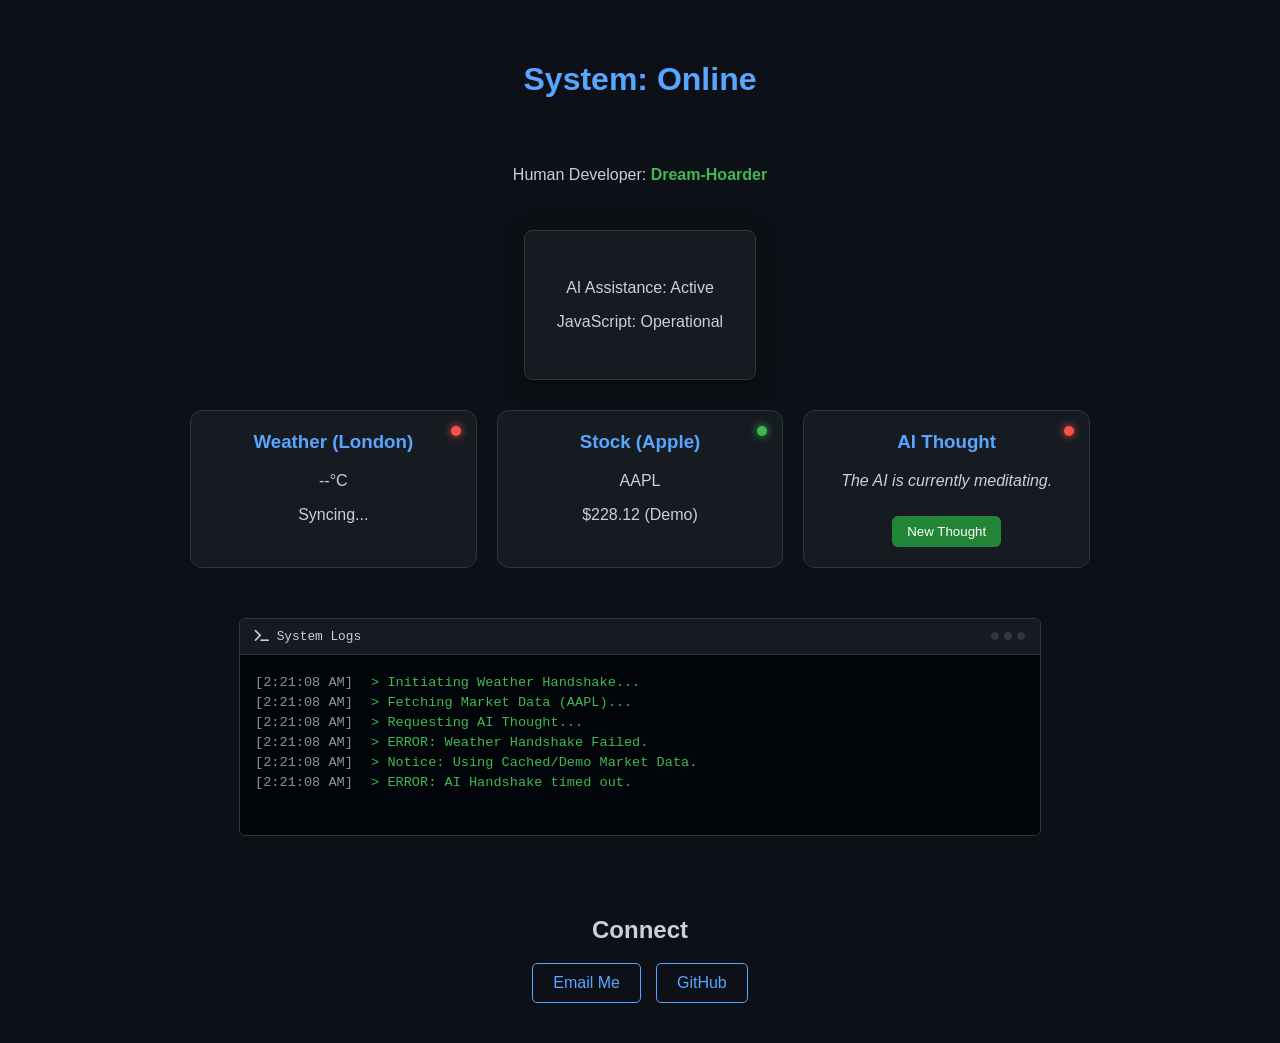
==== index.html @ cad42e79 "Site update 2026-02-19" ====
<!DOCTYPE html>
<html lang="en">
<head>
    <meta charset="UTF-8">
    <meta name="viewport" content="width=device-width, initial-scale=1.0">
    <title>Dream-Hoarder | 2026 Site</title>
    <link rel="stylesheet" href="./css/style.css">
    <link rel="stylesheet" href="https://cdnjs.cloudflare.com/ajax/libs/font-awesome/6.0.0/css/all.min.css">
</head>
<body>
    <main>
        <h1>System: Online</h1>
        <p>Human Developer: <strong>Dream-Hoarder</strong></p>
        
        <div id="status-card">
            <p>AI Assistance: Active</p>
            <p id="js-test">JavaScript: Operational</p>
        </div>

        <div class="dashboard">
            <div class="card">
                <div class="status-indicator" id="weather-status"></div>
                <h3>Weather (London)</h3>
                <p id="weather-temp">--°C</p>
                <p id="weather-desc">Syncing...</p>
            </div>

            <div class="card">
                <div class="status-indicator" id="stock-status"></div>
                <h3>Stock (Apple)</h3>
                <p id="stock-symbol">AAPL</p>
                <p id="stock-price">Loading...</p>
            </div>

            <div class="card">
                <div class="status-indicator" id="ai-status"></div>
                <h3>AI Thought</h3>
                <p id="ai-response" style="font-style: italic;">"Thinking..."</p>
                <button onclick="askAI()">New Thought</button>
            </div>
        </div>

        <section id="terminal-container">
            <div class="terminal-header">
                <span><i class="fas fa-terminal"></i> System Logs</span>
                <div class="dots"><span></span><span></span><span></span></div>
            </div>
            <div id="terminal-body">
                </div>
        </section>

        <section id="contact">
            <h2>Connect</h2>
            <div class="contact-links">
                <a href="mailto:willie.bonnerjr@outlook.com" class="btn">Email Me</a>
                <a href="https://github.com/Dream-Hoarder" class="btn">GitHub</a>
            </div>
        </section>
    </main>

    <script src="./js/app.js"></script>
</body>
</html>
---- css/style.css ----
/* Base Layout */
body {
    background: #0d1117;
    color: #c9d1d9;
    font-family: 'Segoe UI', Tahoma, Geneva, Verdana, sans-serif;
    margin: 0;
    display: flex; 
    justify-content: center; 
    min-height: 100vh; 
    padding: 40px 20px;
}

main {
    display: flex;
    flex-direction: column;
    align-items: center; 
    gap: 30px; 
    width: 100%;
    max-width: 900px;
}

/* Status Card & Headers */
#status-card {
    border: 1px solid #30363d;
    padding: 2rem;
    border-radius: 8px;
    background: #161b22;
    box-shadow: 0 4px 20px rgba(0,0,0,0.5);
    text-align: center;
}

h1 { color: #58a6ff; }
strong { color: #3fb950; }

/* Dashboard Grid */
.dashboard {
    display: grid;
    grid-template-columns: repeat(auto-fit, minmax(250px, 1fr));
    gap: 20px;
    width: 100%;
}

.card {
    background: #161b22;
    border: 1px solid #30363d;
    padding: 20px;
    border-radius: 12px;
    text-align: center;
    position: relative;
}

.card h3 { color: #58a6ff; margin-top: 0; }

/* Status Indicators (The Lights) */
.status-indicator {
    width: 10px;
    height: 10px;
    border-radius: 50%;
    background: #8b949e; /* Default Gray */
    position: absolute;
    top: 15px;
    right: 15px;
    transition: background 0.3s, box-shadow 0.3s;
}

.status-online { 
    background: #3fb950; 
    box-shadow: 0 0 8px #3fb950; 
}

.status-offline { 
    background: #f85149; 
    box-shadow: 0 0 8px #f85149; 
}

/* Buttons */
button {
    background: #238636;
    color: white;
    border: none;
    padding: 8px 15px;
    border-radius: 6px;
    cursor: pointer;
    margin-top: 10px;
    transition: 0.2s;
}

button:hover { background: #2ea043; }

/* Terminal */
#terminal-container {
    width: 100%;
    max-width: 800px;
    background: #010409;
    border: 1px solid #30363d;
    border-radius: 6px;
    margin-top: 20px;
    font-family: 'Courier New', Courier, monospace;
    overflow: hidden;
}

.terminal-header {
    background: #161b22;
    padding: 10px 15px;
    display: flex;
    justify-content: space-between;
    align-items: center;
    border-bottom: 1px solid #30363d;
    font-size: 0.8rem;
}

.dots span {
    height: 8px;
    width: 8px;
    background: #30363d;
    border-radius: 50%;
    display: inline-block;
    margin-left: 5px;
}

#terminal-body {
    padding: 15px;
    height: 150px;
    overflow-y: auto;
    font-size: 0.85rem;
    color: #3fb950; 
    text-align: left;
}

.log-entry { margin: 5px 0; }
.log-time { color: #8b949e; margin-right: 10px; }

/* Contact Section */
#contact {
    margin-top: 30px;
    text-align: center;
}

.contact-links {
    display: flex;
    gap: 15px;
    justify-content: center;
}

.btn {
    padding: 10px 20px;
    border: 1px solid #58a6ff;
    border-radius: 5px;
    color: #58a6ff;
    text-decoration: none;
    transition: 0.3s;
}

.btn:hover {
    background: #58a6ff;
    color: #0d1117;
}
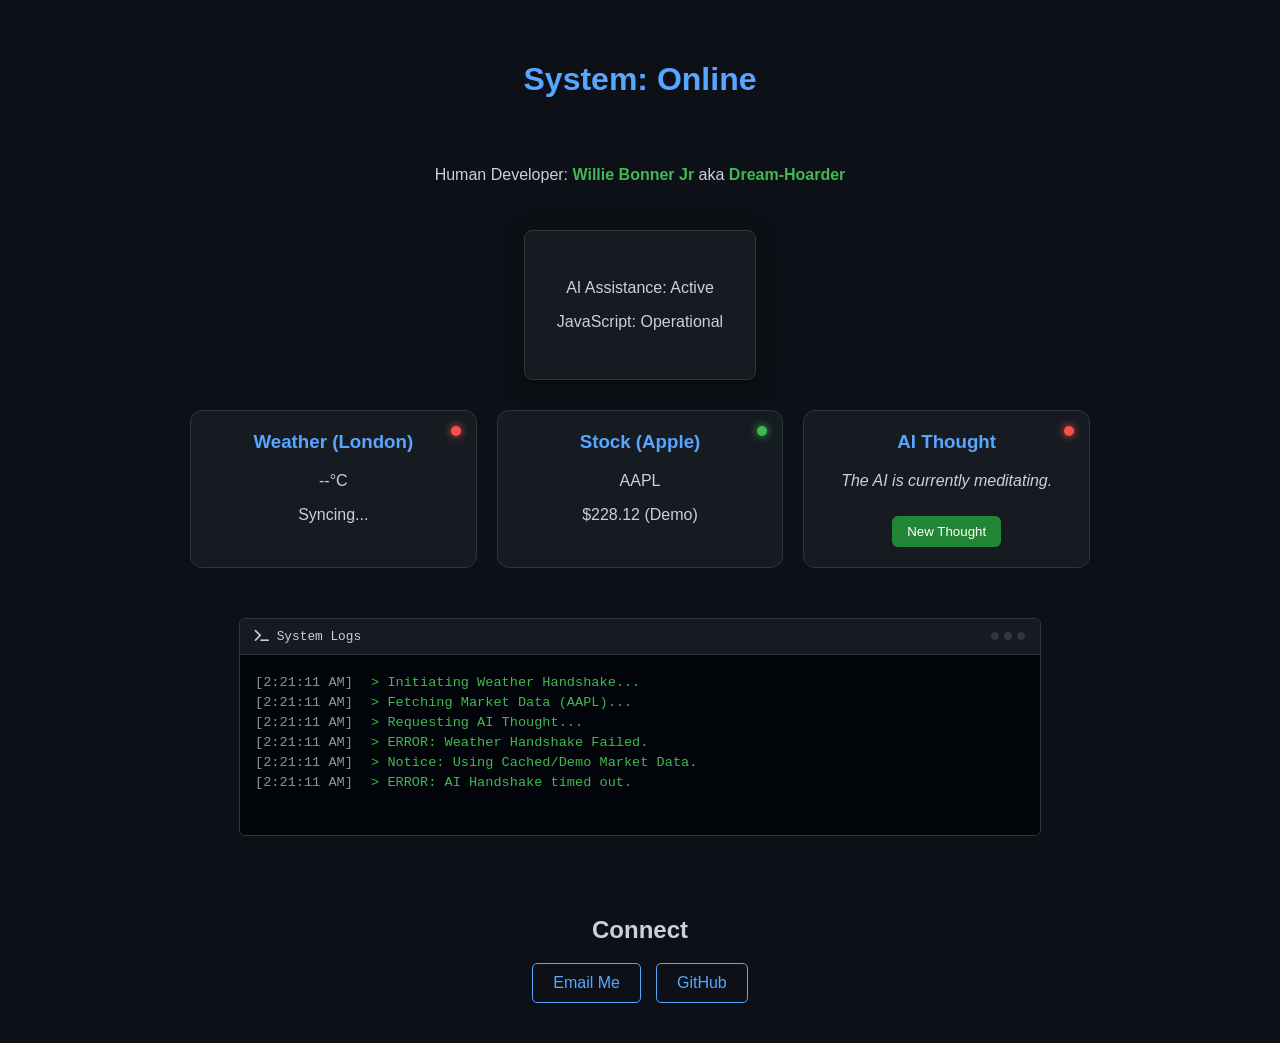
==== commit c51d85d1: "Update developer identity" ====
--- a/index.html
+++ b/index.html
@@ -10,7 +10,7 @@
 <body>
     <main>
         <h1>System: Online</h1>
-        <p>Human Developer: <strong>Dream-Hoarder</strong></p>
+        <p>Human Developer: <strong>Willie Bonner Jr </strong> aka <strong>Dream-Hoarder</strong></p>
         
         <div id="status-card">
             <p>AI Assistance: Active</p>
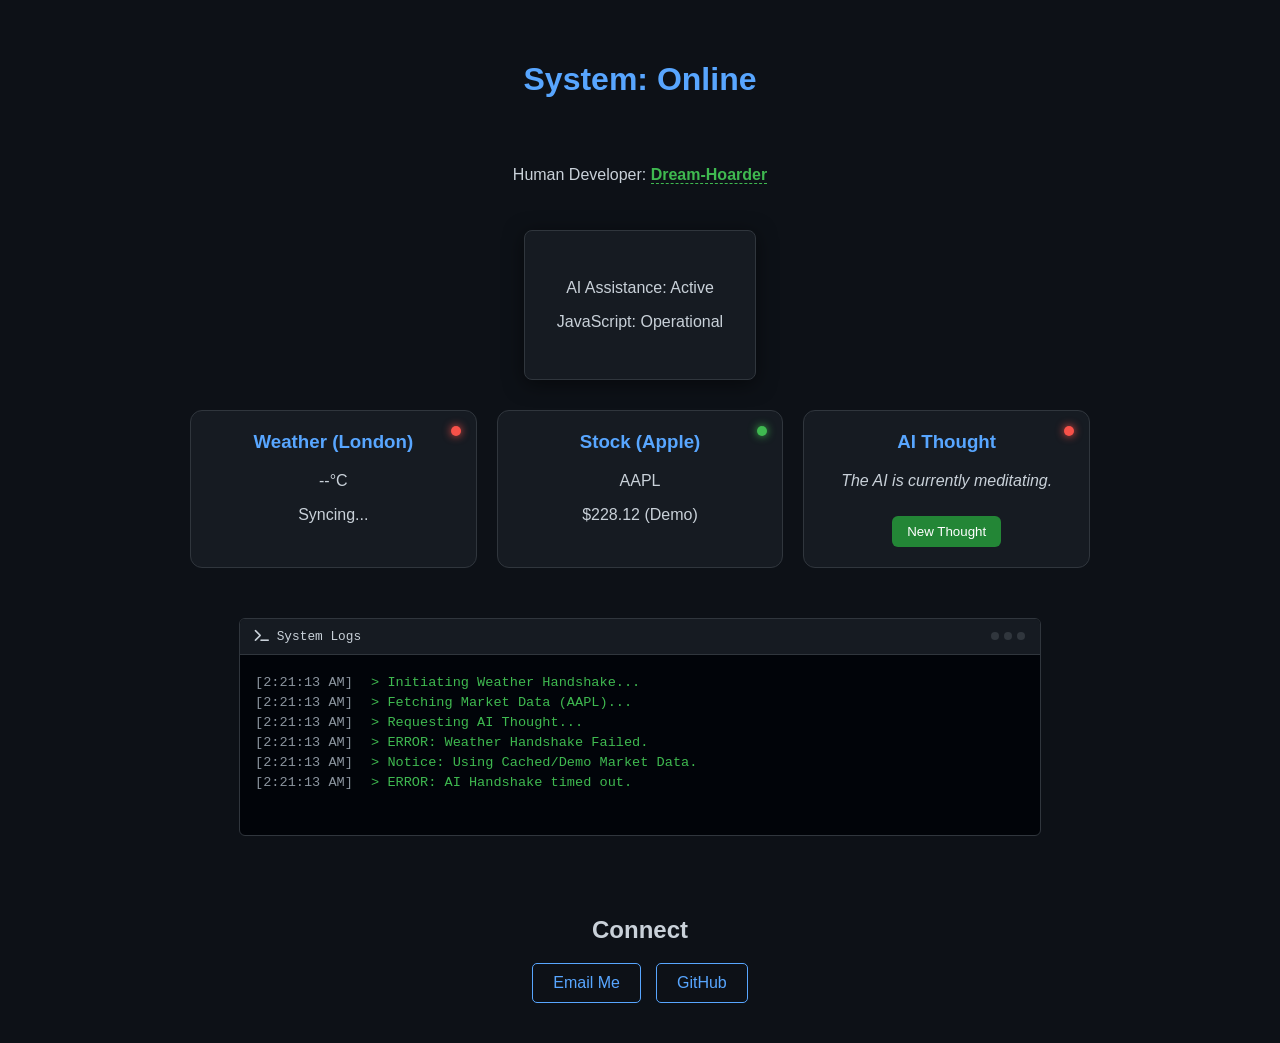
==== commit d488a6ee: "Identity tooltip integrated into CSS" ====
--- a/index.html
+++ b/index.html
@@ -10,7 +10,7 @@
 <body>
     <main>
         <h1>System: Online</h1>
-        <p>Human Developer: <strong>Willie Bonner Jr </strong> aka <strong>Dream-Hoarder</strong></p>
+        <p>Human Developer: <strong class="identity" data-real-name="Willie Bonner Jr">Dream-Hoarder</strong></p>
         
         <div id="status-card">
             <p>AI Assistance: Active</p>
--- a/css/style.css
+++ b/css/style.css
@@ -154,4 +154,38 @@
 .btn:hover {
     background: #58a6ff;
     color: #0d1117;
+}
+
+/* Identity Tooltip (Reveal Willie Bonner Jr) */
+.identity {
+    position: relative;
+    cursor: help;
+    color: #3fb950; 
+    border-bottom: 1px dashed #3fb950;
+}
+
+.identity::after {
+    content: attr(data-real-name); 
+    position: absolute;
+    bottom: 130%;
+    left: 50%;
+    transform: translateX(-50%);
+    background-color: #161b22;
+    color: #58a6ff;
+    padding: 8px 12px;
+    border-radius: 6px;
+    font-size: 0.85rem;
+    white-space: nowrap;
+    opacity: 0;
+    visibility: hidden;
+    transition: all 0.3s ease;
+    box-shadow: 0 5px 15px rgba(0,0,0,0.4);
+    border: 1px solid #30363d;
+    z-index: 100;
+}
+
+.identity:hover::after {
+    opacity: 1;
+    visibility: visible;
+    bottom: 150%;
 }
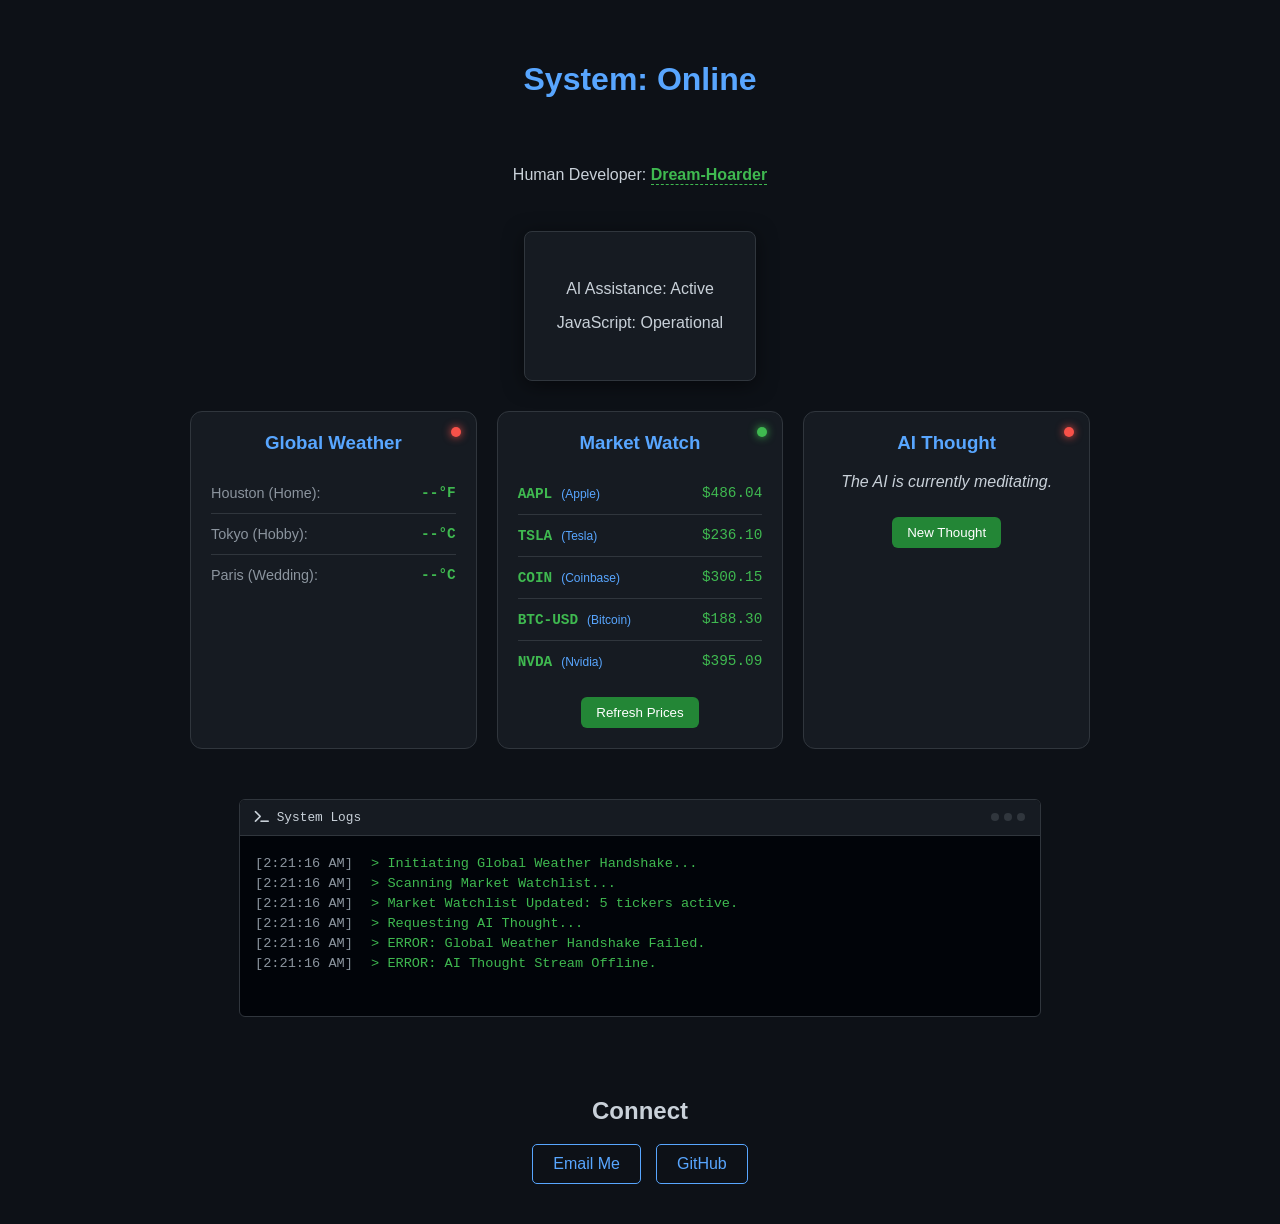
==== commit cc7dd348: "Update: 2026-02-26 22:39" ====
--- a/index.html
+++ b/index.html
@@ -19,21 +19,31 @@
 
         <div class="dashboard">
             <div class="card">
-                <div class="status-indicator" id="weather-status"></div>
-                <h3>Weather (London)</h3>
-                <p id="weather-temp">--°C</p>
-                <p id="weather-desc">Syncing...</p>
+                <div class="status-indicator status-online" id="weather-status"></div>
+                <h3>Global Weather</h3>
+                <div id="weather-list">
+                    <div class="list-item">
+                        <span>Houston (Home):</span> <strong id="houston-temp">--°F</strong>
+                    </div>
+                    <div class="list-item">
+                        <span>Tokyo (Hobby):</span> <strong id="tokyo-temp">--°C</strong>
+                    </div>
+                    <div class="list-item">
+                        <span>Paris (Wedding):</span> <strong id="paris-temp">--°C</strong>
+                    </div>
+                </div>
             </div>
 
             <div class="card">
-                <div class="status-indicator" id="stock-status"></div>
-                <h3>Stock (Apple)</h3>
-                <p id="stock-symbol">AAPL</p>
-                <p id="stock-price">Loading...</p>
+                <div class="status-indicator status-online" id="stock-status"></div>
+                <h3>Market Watch</h3>
+                <div id="stock-watchlist">
+                    </div>
+                <button onclick="refreshStocks()" style="margin-top: 15px;">Refresh Prices</button>
             </div>
 
             <div class="card">
-                <div class="status-indicator" id="ai-status"></div>
+                <div class="status-indicator status-online" id="ai-status"></div>
                 <h3>AI Thought</h3>
                 <p id="ai-response" style="font-style: italic;">"Thinking..."</p>
                 <button onclick="askAI()">New Thought</button>
--- a/css/style.css
+++ b/css/style.css
@@ -159,6 +159,7 @@
 /* Identity Tooltip (Reveal Willie Bonner Jr) */
 .identity {
     position: relative;
+    display: inline-block; /* Keeps the tooltip centered over the text */
     cursor: help;
     color: #3fb950; 
     border-bottom: 1px dashed #3fb950;
@@ -178,14 +179,50 @@
     white-space: nowrap;
     opacity: 0;
     visibility: hidden;
-    transition: all 0.3s ease;
+    transition: all 0.3s cubic-bezier(0.18, 0.89, 0.32, 1.28); /* Smoother pop-in */
     box-shadow: 0 5px 15px rgba(0,0,0,0.4);
     border: 1px solid #30363d;
     z-index: 100;
+    pointer-events: none; /* Mouse can't "hit" the tooltip accidentally */
 }
 
 .identity:hover::after {
     opacity: 1;
     visibility: visible;
-    bottom: 150%;
+    bottom: 150%; /* Moves up slightly when appearing */
+}
+
+/* List Item Styling (For Weather & Stocks) */
+.list-item {
+    display: flex;
+    justify-content: space-between;
+    align-items: center;
+    padding: 12px 0;
+    border-bottom: 1px solid #30363d;
+    font-size: 0.9rem;
+    text-align: left; /* Overrides the card's center align */
+}
+
+.list-item:last-child {
+    border-bottom: none;
+}
+
+.list-item span {
+    color: #8b949e;
+}
+
+.list-item strong, .list-item .price {
+    color: #3fb950;
+    font-family: 'Courier New', monospace;
+}
+
+/* Ensure the Watchlist container looks clean */
+#stock-watchlist, #weather-list {
+    margin-top: 10px;
+}
+
+#stock-watchlist small {
+    color: #58a6ff;
+    margin-left: 5px;
+    font-size: 0.75rem;
 }
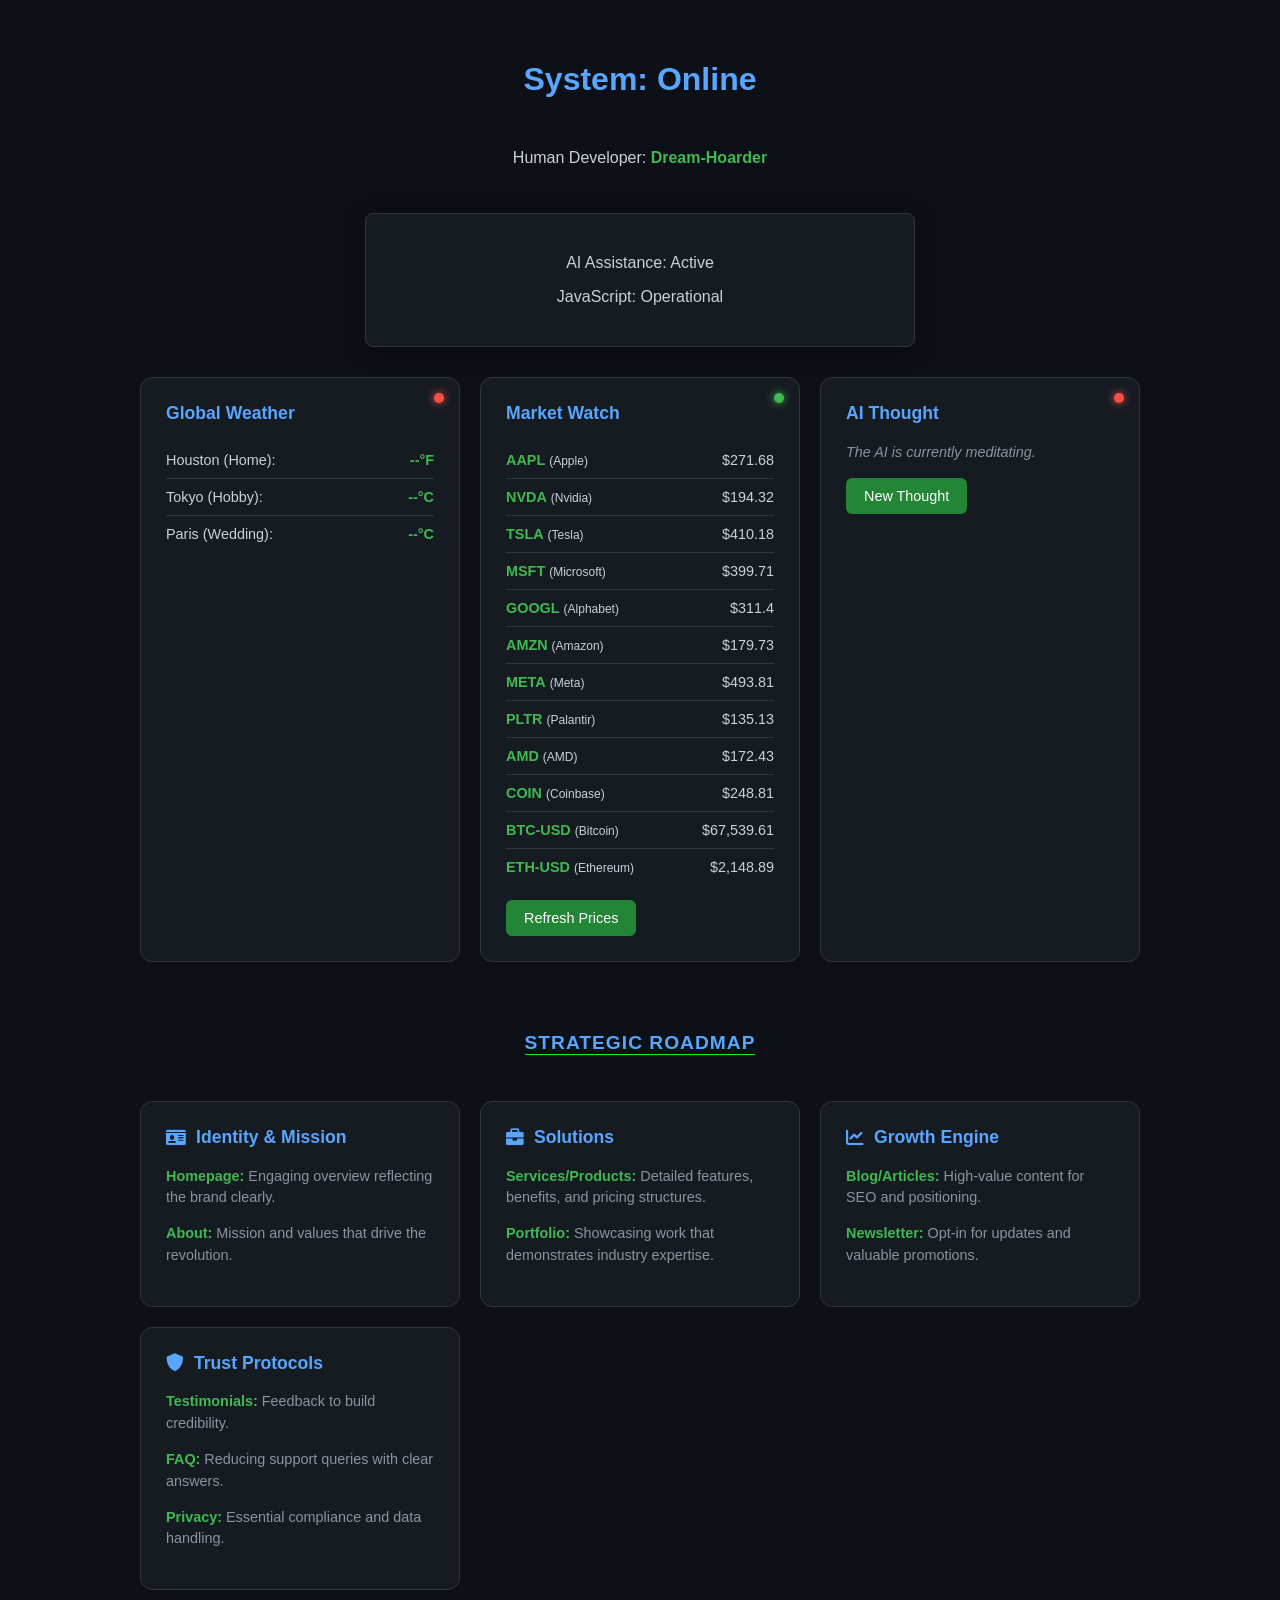
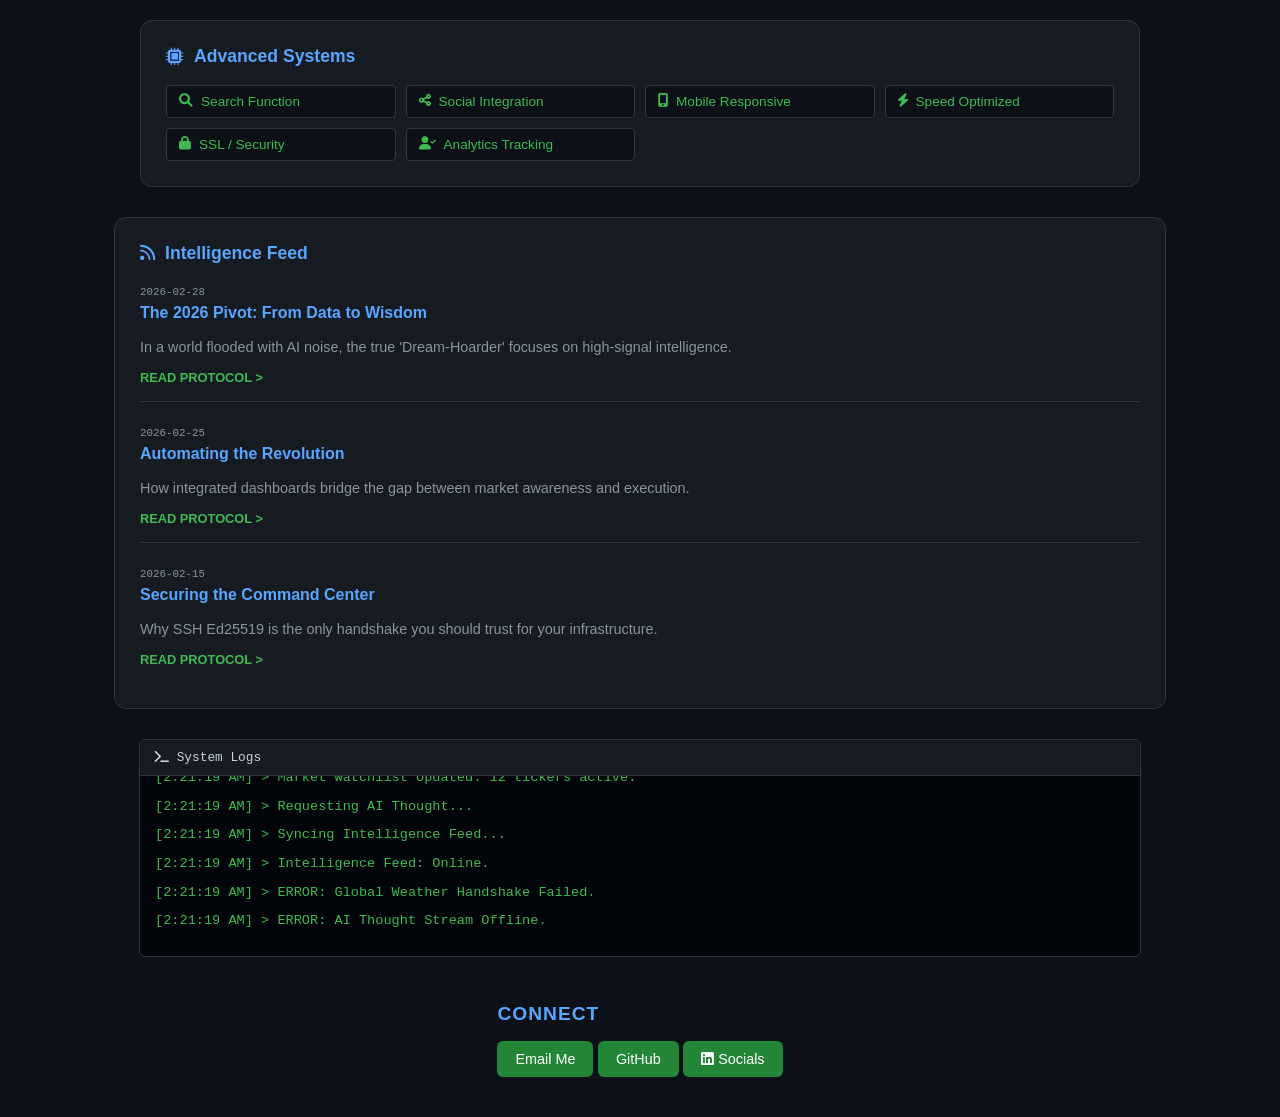
==== commit befe070b: "Site Update: 2026-02-28 16:25:06" ====
--- a/index.html
+++ b/index.html
@@ -22,23 +22,16 @@
                 <div class="status-indicator status-online" id="weather-status"></div>
                 <h3>Global Weather</h3>
                 <div id="weather-list">
-                    <div class="list-item">
-                        <span>Houston (Home):</span> <strong id="houston-temp">--°F</strong>
-                    </div>
-                    <div class="list-item">
-                        <span>Tokyo (Hobby):</span> <strong id="tokyo-temp">--°C</strong>
-                    </div>
-                    <div class="list-item">
-                        <span>Paris (Wedding):</span> <strong id="paris-temp">--°C</strong>
-                    </div>
+                    <div class="list-item"><span>Houston (Home):</span> <strong id="houston-temp">--°F</strong></div>
+                    <div class="list-item"><span>Tokyo (Hobby):</span> <strong id="tokyo-temp">--°C</strong></div>
+                    <div class="list-item"><span>Paris (Wedding):</span> <strong id="paris-temp">--°C</strong></div>
                 </div>
             </div>
 
             <div class="card">
                 <div class="status-indicator status-online" id="stock-status"></div>
                 <h3>Market Watch</h3>
-                <div id="stock-watchlist">
-                    </div>
+                <div id="stock-watchlist"></div>
                 <button onclick="refreshStocks()" style="margin-top: 15px;">Refresh Prices</button>
             </div>
 
@@ -50,13 +43,57 @@
             </div>
         </div>
 
+        <h2 style="margin-top: 40px; border-bottom: 1px solid #00ff00; display: inline-block;">Strategic Roadmap</h2>
+        <div class="dashboard">
+            
+            <div class="card">
+                <h3><i class="fas fa-id-card"></i> Identity & Mission</h3>
+                <p><strong>Homepage:</strong> Engaging overview reflecting the brand clearly.</p>
+                <p><strong>About:</strong> Mission and values that drive the revolution.</p>
+            </div>
+
+            <div class="card">
+                <h3><i class="fas fa-briefcase"></i> Solutions</h3>
+                <p><strong>Services/Products:</strong> Detailed features, benefits, and pricing structures.</p>
+                <p><strong>Portfolio:</strong> Showcasing work that demonstrates industry expertise.</p>
+            </div>
+
+            <div class="card">
+                <h3><i class="fas fa-chart-line"></i> Growth Engine</h3>
+                <p><strong>Blog/Articles:</strong> High-value content for SEO and positioning.</p>
+                <p><strong>Newsletter:</strong> Opt-in for updates and valuable promotions.</p>
+            </div>
+
+            <div class="card">
+                <h3><i class="fas fa-shield-alt"></i> Trust Protocols</h3>
+                <p><strong>Testimonials:</strong> Feedback to build credibility.</p>
+                <p><strong>FAQ:</strong> Reducing support queries with clear answers.</p>
+                <p><strong>Privacy:</strong> Essential compliance and data handling.</p>
+            </div>
+        </div>
+
+        <section id="tech-features" class="card" style="width: 100%; box-sizing: border-box;">
+            <h3><i class="fas fa-microchip"></i> Advanced Systems</h3>
+            <div class="feature-grid" style="display: grid; grid-template-columns: repeat(auto-fit, minmax(200px, 1fr)); gap: 10px; font-size: 0.85em;">
+                <span><i class="fas fa-search"></i> Search Function</span>
+                <span><i class="fas fa-share-alt"></i> Social Integration</span>
+                <span><i class="fas fa-mobile-alt"></i> Mobile Responsive</span>
+                <span><i class="fas fa-bolt"></i> Speed Optimized</span>
+                <span><i class="fas fa-lock"></i> SSL / Security</span>
+                <span><i class="fas fa-user-check"></i> Analytics Tracking</span>
+            </div>
+        </section>
+<section id="blog-container" class="card" style="width: 100%; text-align: left;">
+    <h3><i class="fas fa-rss"></i> Intelligence Feed</h3>
+    <div id="blog-posts">
+        </div>
+</section>
         <section id="terminal-container">
             <div class="terminal-header">
                 <span><i class="fas fa-terminal"></i> System Logs</span>
                 <div class="dots"><span></span><span></span><span></span></div>
             </div>
-            <div id="terminal-body">
-                </div>
+            <div id="terminal-body"></div>
         </section>
 
         <section id="contact">
@@ -64,6 +101,7 @@
             <div class="contact-links">
                 <a href="mailto:willie.bonnerjr@outlook.com" class="btn">Email Me</a>
                 <a href="https://github.com/Dream-Hoarder" class="btn">GitHub</a>
+                <a href="#" class="btn"><i class="fab fa-linkedin"></i> Socials</a>
             </div>
         </section>
     </main>
--- a/css/style.css
+++ b/css/style.css
@@ -16,26 +16,29 @@
     align-items: center; 
     gap: 30px; 
     width: 100%;
-    max-width: 900px;
+    max-width: 1000px; 
 }
 
 /* Status Card & Headers */
 #status-card {
     border: 1px solid #30363d;
-    padding: 2rem;
+    padding: 1.5rem;
     border-radius: 8px;
     background: #161b22;
     box-shadow: 0 4px 20px rgba(0,0,0,0.5);
     text-align: center;
+    width: 100%;
+    max-width: 500px;
 }
 
-h1 { color: #58a6ff; }
+h1 { color: #58a6ff; margin-bottom: 5px; }
+h2 { color: #58a6ff; font-size: 1.2rem; text-transform: uppercase; letter-spacing: 1px; }
 strong { color: #3fb950; }
 
 /* Dashboard Grid */
 .dashboard {
     display: grid;
-    grid-template-columns: repeat(auto-fit, minmax(250px, 1fr));
+    grid-template-columns: repeat(auto-fit, minmax(280px, 1fr));
     gap: 20px;
     width: 100%;
 }
@@ -43,58 +46,113 @@
 .card {
     background: #161b22;
     border: 1px solid #30363d;
-    padding: 20px;
+    padding: 25px;
     border-radius: 12px;
-    text-align: center;
+    text-align: left; 
     position: relative;
+    transition: transform 0.2s ease, border-color 0.2s ease;
 }
 
-.card h3 { color: #58a6ff; margin-top: 0; }
+.card:hover {
+    border-color: #58a6ff;
+    transform: translateY(-2px);
+}
 
-/* Status Indicators (The Lights) */
+.card h3 { 
+    color: #58a6ff; 
+    margin-top: 0; 
+    font-size: 1.1rem;
+    display: flex;
+    align-items: center;
+    gap: 10px;
+}
+
+.card p {
+    font-size: 0.9rem;
+    line-height: 1.5;
+    color: #8b949e;
+}
+
+/* Advanced Systems Feature Grid */
+.feature-grid {
+    margin-top: 15px;
+    display: grid;
+    grid-template-columns: repeat(auto-fit, minmax(180px, 1fr));
+    gap: 10px;
+}
+
+.feature-grid span {
+    background: #0d1117;
+    padding: 8px 12px;
+    border-radius: 4px;
+    border: 1px solid #30363d;
+    color: #3fb950;
+    display: flex;
+    align-items: center;
+    gap: 8px;
+    font-size: 0.85rem;
+}
+
+/* Blog/Intelligence Feed */
+#blog-posts article {
+    margin-bottom: 20px;
+    border-bottom: 1px solid #30363d;
+    padding-bottom: 15px;
+}
+
+#blog-posts article:last-child {
+    border-bottom: none;
+    margin-bottom: 0;
+}
+
+#blog-posts h4 {
+    margin: 5px 0;
+    color: #58a6ff;
+    transition: color 0.2s;
+    cursor: pointer;
+}
+
+#blog-posts h4:hover {
+    color: #3fb950;
+}
+
+/* Status Indicators */
 .status-indicator {
     width: 10px;
     height: 10px;
     border-radius: 50%;
-    background: #8b949e; /* Default Gray */
+    background: #8b949e; 
     position: absolute;
     top: 15px;
     right: 15px;
     transition: background 0.3s, box-shadow 0.3s;
 }
 
-.status-online { 
-    background: #3fb950; 
-    box-shadow: 0 0 8px #3fb950; 
-}
+.status-online { background: #3fb950; box-shadow: 0 0 8px #3fb950; }
+.status-offline { background: #f85149; box-shadow: 0 0 8px #f85149; }
 
-.status-offline { 
-    background: #f85149; 
-    box-shadow: 0 0 8px #f85149; 
-}
-
-/* Buttons */
-button {
+/* Buttons & Links */
+button, .btn {
     background: #238636;
     color: white;
     border: none;
-    padding: 8px 15px;
+    padding: 10px 18px;
     border-radius: 6px;
     cursor: pointer;
-    margin-top: 10px;
+    font-size: 0.9rem;
     transition: 0.2s;
+    text-decoration: none;
+    display: inline-block;
 }
 
-button:hover { background: #2ea043; }
+button:hover, .btn:hover { background: #2ea043; }
 
 /* Terminal */
 #terminal-container {
     width: 100%;
-    max-width: 800px;
     background: #010409;
     border: 1px solid #30363d;
     border-radius: 6px;
-    margin-top: 20px;
     font-family: 'Courier New', Courier, monospace;
     overflow: hidden;
 }
@@ -109,120 +167,21 @@
     font-size: 0.8rem;
 }
 
-.dots span {
-    height: 8px;
-    width: 8px;
-    background: #30363d;
-    border-radius: 50%;
-    display: inline-block;
-    margin-left: 5px;
-}
-
 #terminal-body {
     padding: 15px;
     height: 150px;
     overflow-y: auto;
     font-size: 0.85rem;
     color: #3fb950; 
-    text-align: left;
 }
 
-.log-entry { margin: 5px 0; }
-.log-time { color: #8b949e; margin-right: 10px; }
-
-/* Contact Section */
-#contact {
-    margin-top: 30px;
-    text-align: center;
-}
-
-.contact-links {
-    display: flex;
-    gap: 15px;
-    justify-content: center;
-}
-
-.btn {
-    padding: 10px 20px;
-    border: 1px solid #58a6ff;
-    border-radius: 5px;
-    color: #58a6ff;
-    text-decoration: none;
-    transition: 0.3s;
-}
-
-.btn:hover {
-    background: #58a6ff;
-    color: #0d1117;
-}
-
-/* Identity Tooltip (Reveal Willie Bonner Jr) */
-.identity {
-    position: relative;
-    display: inline-block; /* Keeps the tooltip centered over the text */
-    cursor: help;
-    color: #3fb950; 
-    border-bottom: 1px dashed #3fb950;
-}
-
-.identity::after {
-    content: attr(data-real-name); 
-    position: absolute;
-    bottom: 130%;
-    left: 50%;
-    transform: translateX(-50%);
-    background-color: #161b22;
-    color: #58a6ff;
-    padding: 8px 12px;
-    border-radius: 6px;
-    font-size: 0.85rem;
-    white-space: nowrap;
-    opacity: 0;
-    visibility: hidden;
-    transition: all 0.3s cubic-bezier(0.18, 0.89, 0.32, 1.28); /* Smoother pop-in */
-    box-shadow: 0 5px 15px rgba(0,0,0,0.4);
-    border: 1px solid #30363d;
-    z-index: 100;
-    pointer-events: none; /* Mouse can't "hit" the tooltip accidentally */
-}
-
-.identity:hover::after {
-    opacity: 1;
-    visibility: visible;
-    bottom: 150%; /* Moves up slightly when appearing */
-}
-
-/* List Item Styling (For Weather & Stocks) */
+/* List Items (Weather/Stocks) */
 .list-item {
     display: flex;
     justify-content: space-between;
-    align-items: center;
-    padding: 12px 0;
+    padding: 10px 0;
     border-bottom: 1px solid #30363d;
     font-size: 0.9rem;
-    text-align: left; /* Overrides the card's center align */
 }
 
-.list-item:last-child {
-    border-bottom: none;
-}
-
-.list-item span {
-    color: #8b949e;
-}
-
-.list-item strong, .list-item .price {
-    color: #3fb950;
-    font-family: 'Courier New', monospace;
-}
-
-/* Ensure the Watchlist container looks clean */
-#stock-watchlist, #weather-list {
-    margin-top: 10px;
-}
-
-#stock-watchlist small {
-    color: #58a6ff;
-    margin-left: 5px;
-    font-size: 0.75rem;
-}+.list-item:last-child { border-bottom: none; }
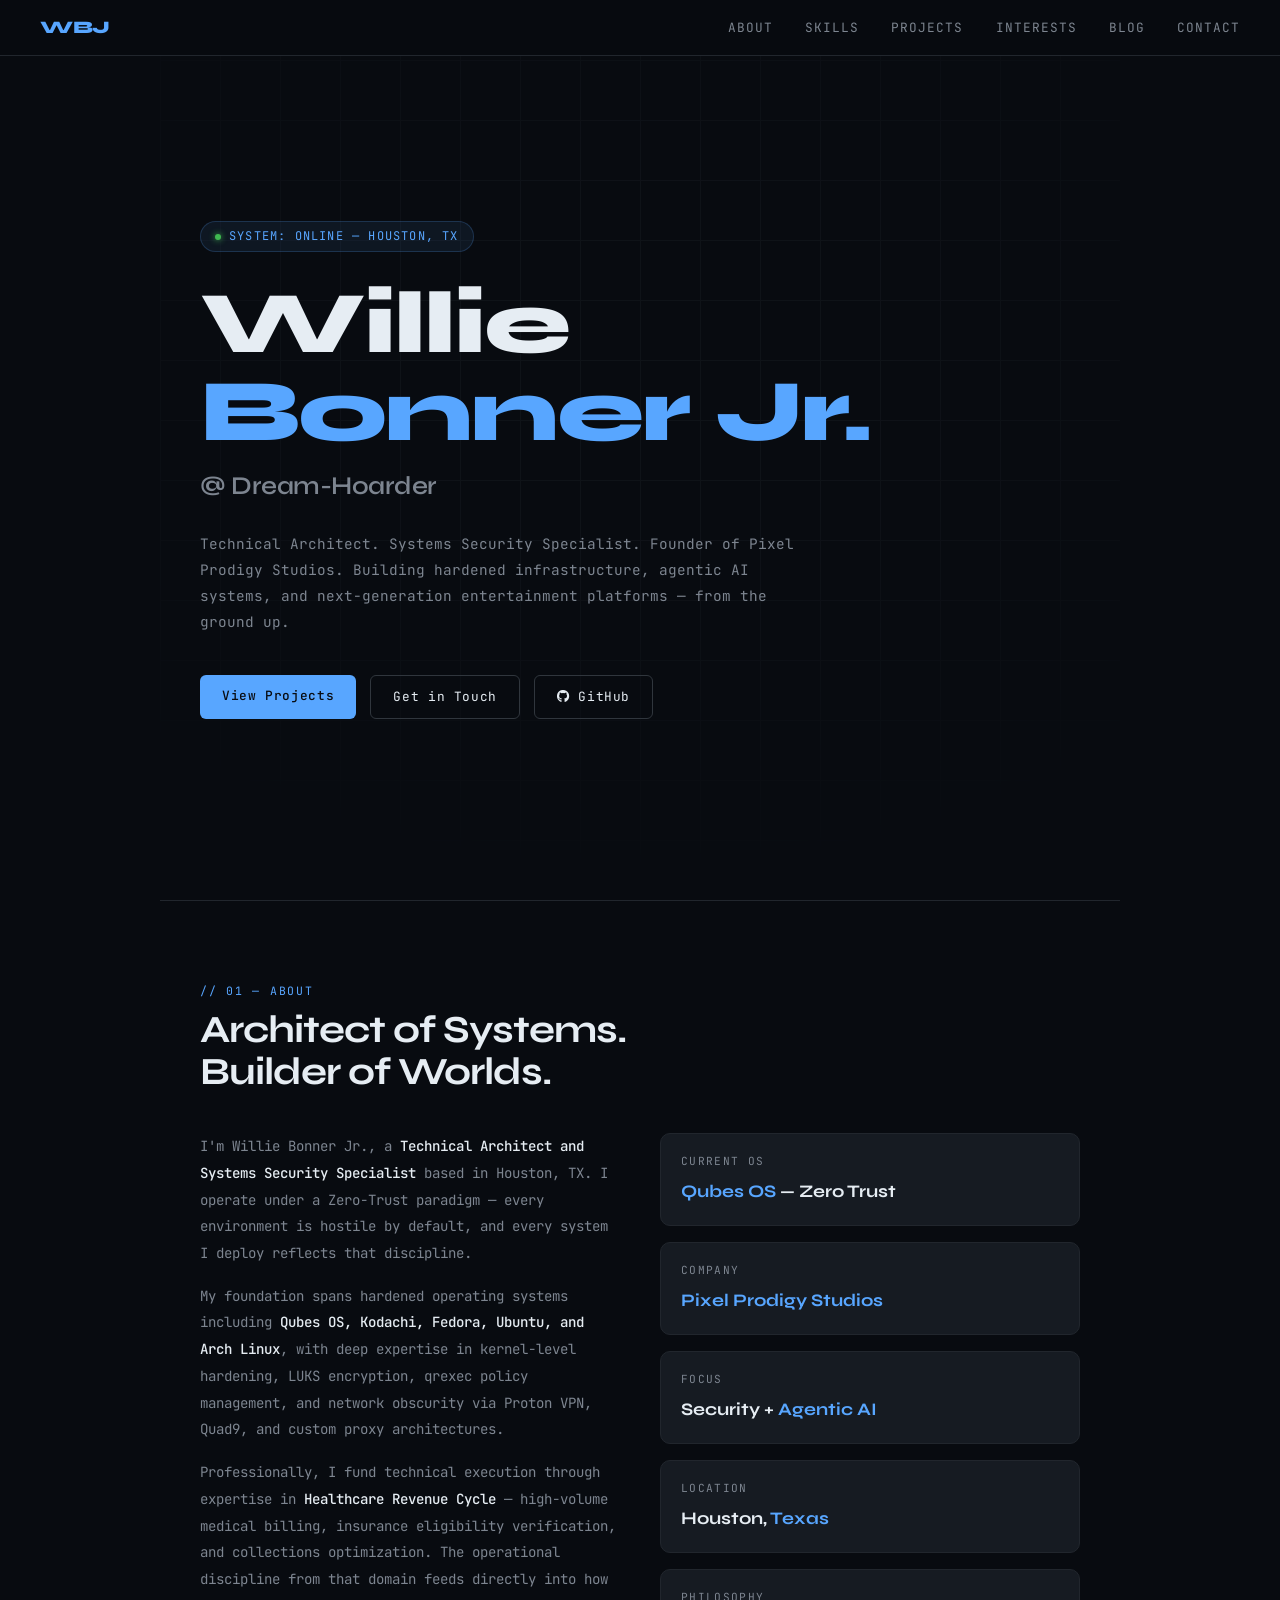
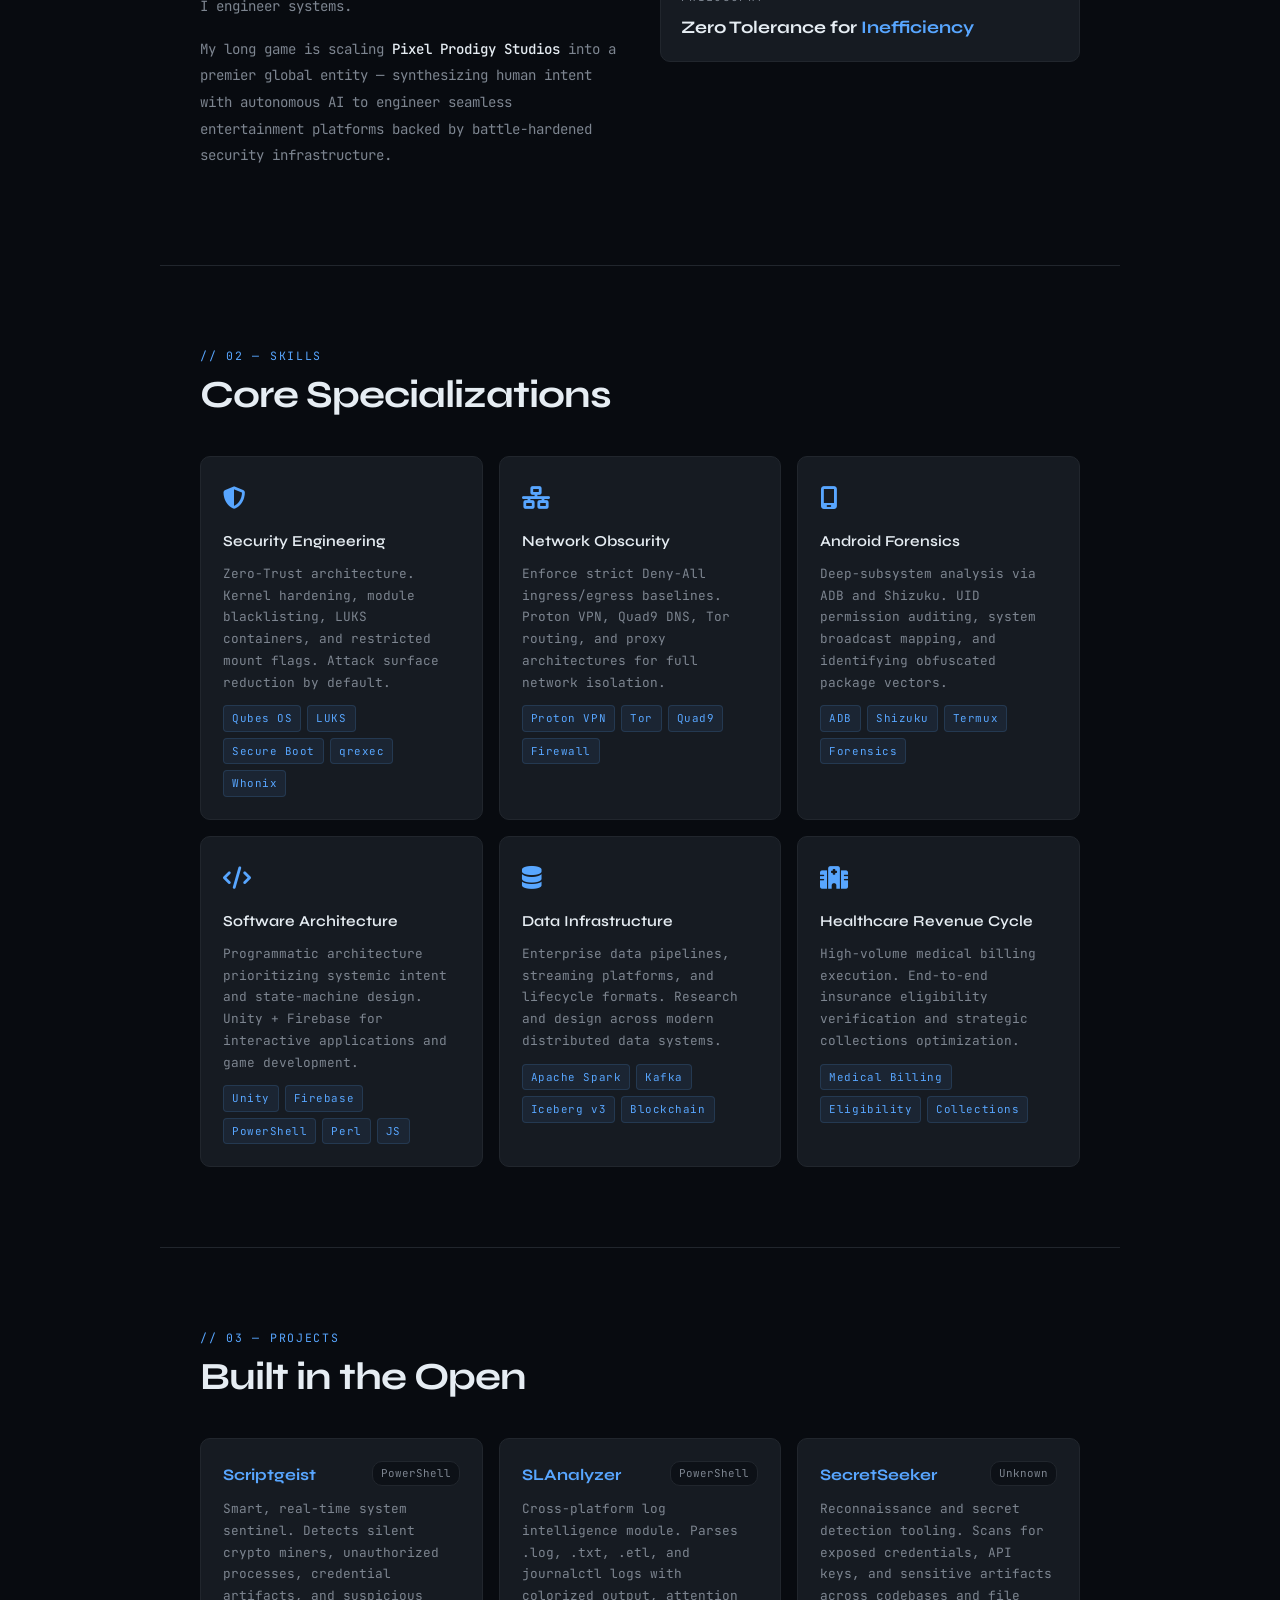
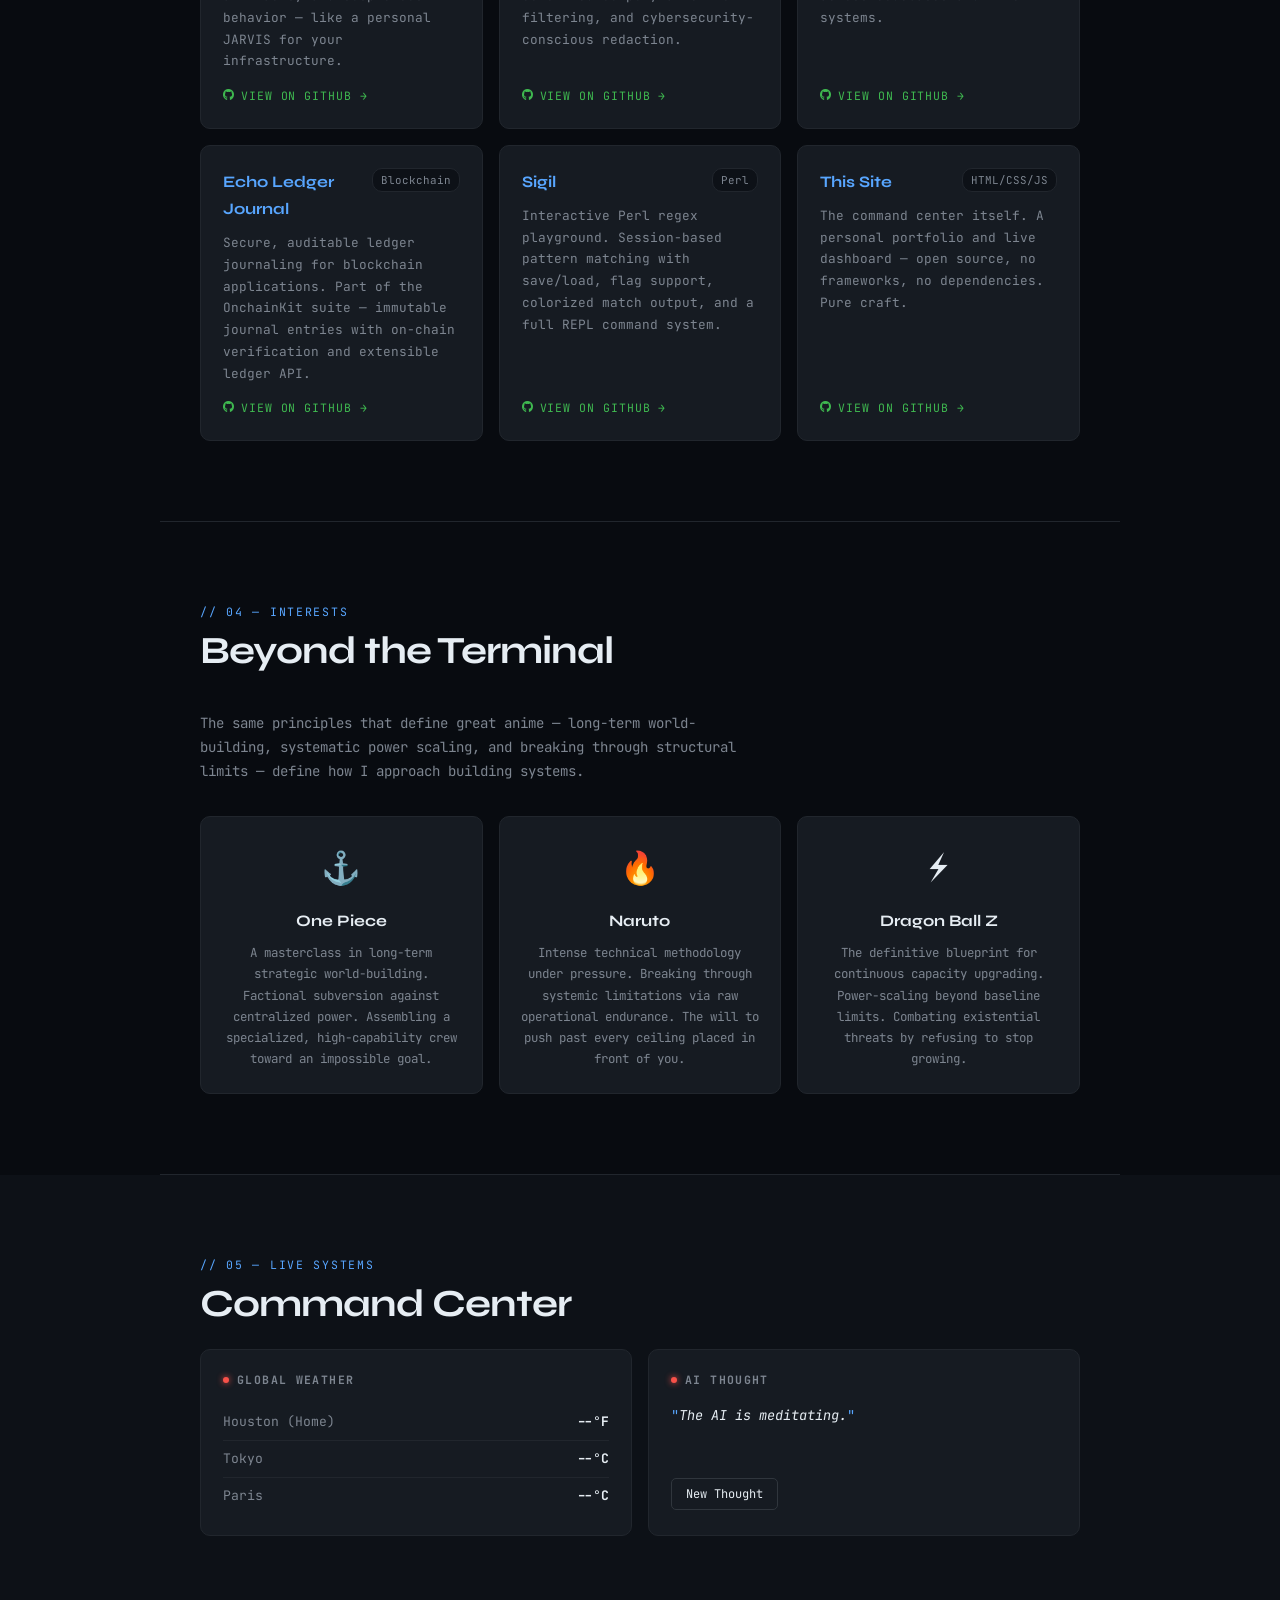
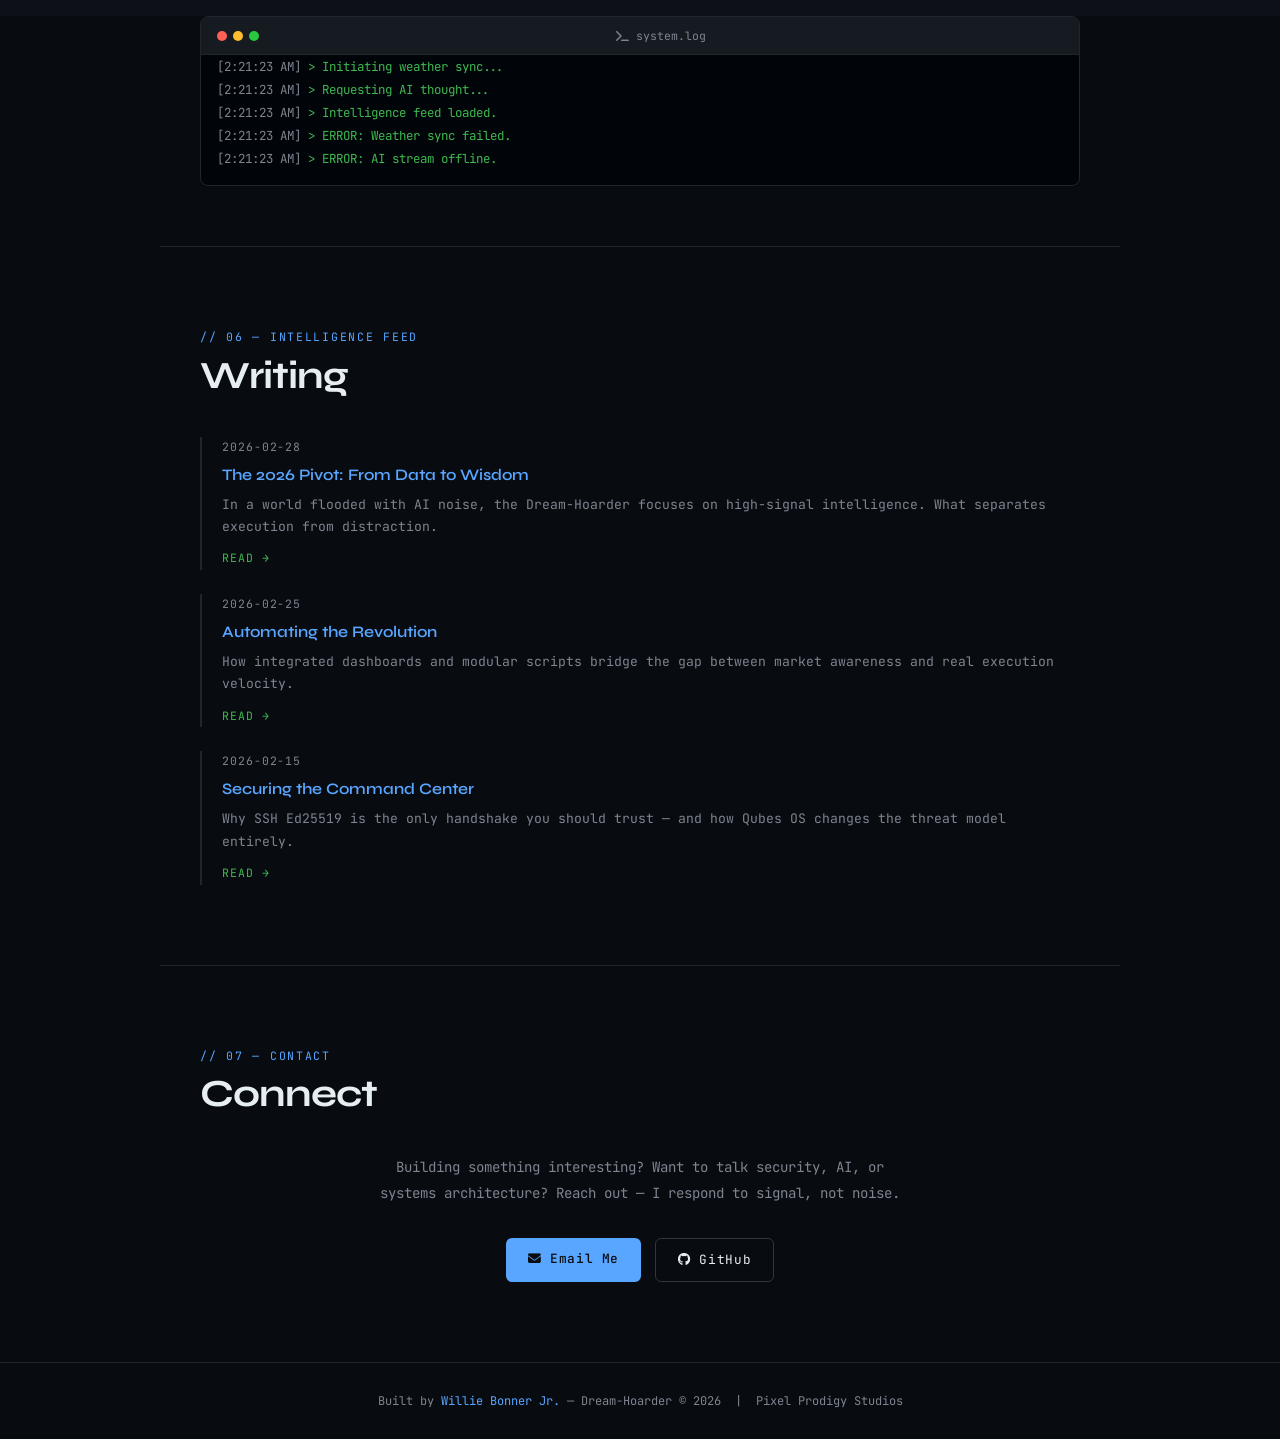
==== commit d72b7adb: "Rebuild: full portfolio redesign" ====
--- a/index.html
+++ b/index.html
@@ -1,111 +1,1127 @@
 <!DOCTYPE html>
 <html lang="en">
 <head>
-    <meta charset="UTF-8">
-    <meta name="viewport" content="width=device-width, initial-scale=1.0">
-    <title>Dream-Hoarder | 2026 Site</title>
-    <link rel="stylesheet" href="./css/style.css">
-    <link rel="stylesheet" href="https://cdnjs.cloudflare.com/ajax/libs/font-awesome/6.0.0/css/all.min.css">
+<meta charset="UTF-8">
+<meta name="viewport" content="width=device-width, initial-scale=1.0">
+<title>Willie Bonner Jr — Dream-Hoarder</title>
+<link rel="preconnect" href="https://fonts.googleapis.com">
+<link rel="preconnect" href="https://fonts.gstatic.com" crossorigin>
+<link href="https://fonts.googleapis.com/css2?family=Syne:wght@400;600;700;800&family=JetBrains+Mono:wght@300;400;500&display=swap" rel="stylesheet">
+<link rel="stylesheet" href="https://cdnjs.cloudflare.com/ajax/libs/font-awesome/6.5.0/css/all.min.css">
+<style>
+  :root {
+    --bg: #080b10;
+    --bg2: #0d1117;
+    --bg3: #161b22;
+    --border: #21262d;
+    --border-bright: #30363d;
+    --text: #e6edf3;
+    --muted: #7d8590;
+    --accent: #58a6ff;
+    --green: #3fb950;
+    --amber: #d29922;
+    --red: #f85149;
+    --font-head: 'Syne', sans-serif;
+    --font-mono: 'JetBrains Mono', monospace;
+  }
+
+  *, *::before, *::after { box-sizing: border-box; margin: 0; padding: 0; }
+
+  html { scroll-behavior: smooth; }
+
+  body {
+    background: var(--bg);
+    color: var(--text);
+    font-family: var(--font-mono);
+    font-size: 14px;
+    line-height: 1.7;
+    overflow-x: hidden;
+  }
+
+  /* === NAV === */
+  nav {
+    position: fixed;
+    top: 0; left: 0; right: 0;
+    z-index: 100;
+    background: rgba(8,11,16,0.85);
+    backdrop-filter: blur(12px);
+    border-bottom: 1px solid var(--border);
+    padding: 0 40px;
+    height: 56px;
+    display: flex;
+    align-items: center;
+    justify-content: space-between;
+  }
+
+  .nav-logo {
+    font-family: var(--font-head);
+    font-weight: 800;
+    font-size: 1.1rem;
+    color: var(--accent);
+    text-decoration: none;
+    letter-spacing: -0.5px;
+  }
+
+  .nav-links {
+    display: flex;
+    gap: 32px;
+    list-style: none;
+  }
+
+  .nav-links a {
+    color: var(--muted);
+    text-decoration: none;
+    font-size: 0.8rem;
+    letter-spacing: 0.08em;
+    text-transform: uppercase;
+    transition: color 0.2s;
+  }
+
+  .nav-links a:hover { color: var(--text); }
+
+  /* === HERO === */
+  #hero {
+    min-height: 100vh;
+    display: flex;
+    align-items: center;
+    padding: 100px 40px 60px;
+    position: relative;
+    overflow: hidden;
+  }
+
+  .hero-grid {
+    position: absolute;
+    inset: 0;
+    background-image:
+      linear-gradient(var(--border) 1px, transparent 1px),
+      linear-gradient(90deg, var(--border) 1px, transparent 1px);
+    background-size: 60px 60px;
+    opacity: 0.3;
+    mask-image: radial-gradient(ellipse 80% 60% at 50% 40%, black 30%, transparent 100%);
+  }
+
+  .hero-content {
+    position: relative;
+    max-width: 900px;
+    margin: 0 auto;
+    width: 100%;
+  }
+
+  .hero-tag {
+    display: inline-flex;
+    align-items: center;
+    gap: 8px;
+    background: rgba(88,166,255,0.08);
+    border: 1px solid rgba(88,166,255,0.2);
+    border-radius: 20px;
+    padding: 4px 14px;
+    font-size: 0.75rem;
+    color: var(--accent);
+    letter-spacing: 0.1em;
+    text-transform: uppercase;
+    margin-bottom: 28px;
+  }
+
+  .hero-tag::before {
+    content: '';
+    width: 6px; height: 6px;
+    border-radius: 50%;
+    background: var(--green);
+    box-shadow: 0 0 6px var(--green);
+    animation: pulse 2s infinite;
+  }
+
+  @keyframes pulse {
+    0%, 100% { opacity: 1; }
+    50% { opacity: 0.4; }
+  }
+
+  .hero-name {
+    font-family: var(--font-head);
+    font-weight: 800;
+    font-size: clamp(2.8rem, 7vw, 5.5rem);
+    line-height: 1.0;
+    letter-spacing: -2px;
+    color: var(--text);
+    margin-bottom: 8px;
+  }
+
+  .hero-name span { color: var(--accent); }
+
+  .hero-handle {
+    font-family: var(--font-head);
+    font-weight: 600;
+    font-size: clamp(1rem, 3vw, 1.6rem);
+    color: var(--muted);
+    margin-bottom: 24px;
+    letter-spacing: -0.5px;
+  }
+
+  .hero-desc {
+    max-width: 600px;
+    color: var(--muted);
+    font-size: 0.9rem;
+    line-height: 1.8;
+    margin-bottom: 40px;
+  }
+
+  .hero-cta {
+    display: flex;
+    gap: 14px;
+    flex-wrap: wrap;
+  }
+
+  .btn-primary {
+    background: var(--accent);
+    color: #080b10;
+    border: none;
+    padding: 10px 22px;
+    border-radius: 6px;
+    font-family: var(--font-mono);
+    font-size: 0.8rem;
+    font-weight: 500;
+    cursor: pointer;
+    text-decoration: none;
+    letter-spacing: 0.05em;
+    transition: opacity 0.2s, transform 0.2s;
+    display: inline-block;
+  }
+
+  .btn-primary:hover { opacity: 0.88; transform: translateY(-1px); }
+
+  .btn-ghost {
+    background: transparent;
+    color: var(--text);
+    border: 1px solid var(--border-bright);
+    padding: 10px 22px;
+    border-radius: 6px;
+    font-family: var(--font-mono);
+    font-size: 0.8rem;
+    cursor: pointer;
+    text-decoration: none;
+    letter-spacing: 0.05em;
+    transition: border-color 0.2s, transform 0.2s;
+    display: inline-block;
+  }
+
+  .btn-ghost:hover { border-color: var(--accent); transform: translateY(-1px); }
+
+  /* === SECTIONS === */
+  section {
+    padding: 80px 40px;
+    max-width: 960px;
+    margin: 0 auto;
+  }
+
+  .section-label {
+    font-size: 0.72rem;
+    letter-spacing: 0.15em;
+    text-transform: uppercase;
+    color: var(--accent);
+    margin-bottom: 8px;
+  }
+
+  .section-title {
+    font-family: var(--font-head);
+    font-weight: 700;
+    font-size: clamp(1.6rem, 4vw, 2.4rem);
+    letter-spacing: -1px;
+    color: var(--text);
+    margin-bottom: 40px;
+    line-height: 1.1;
+  }
+
+  .section-divider {
+    border: none;
+    border-top: 1px solid var(--border);
+    max-width: 960px;
+    margin: 0 auto;
+  }
+
+  /* === ABOUT === */
+  .about-grid {
+    display: grid;
+    grid-template-columns: 1fr 1fr;
+    gap: 40px;
+    align-items: start;
+  }
+
+  .about-text p {
+    color: var(--muted);
+    font-size: 0.88rem;
+    line-height: 1.9;
+    margin-bottom: 16px;
+  }
+
+  .about-text strong { color: var(--text); font-weight: 500; }
+
+  .about-stats {
+    display: flex;
+    flex-direction: column;
+    gap: 16px;
+  }
+
+  .stat-block {
+    background: var(--bg3);
+    border: 1px solid var(--border);
+    border-radius: 10px;
+    padding: 18px 20px;
+    transition: border-color 0.2s;
+  }
+
+  .stat-block:hover { border-color: var(--border-bright); }
+
+  .stat-label {
+    font-size: 0.7rem;
+    letter-spacing: 0.12em;
+    text-transform: uppercase;
+    color: var(--muted);
+    margin-bottom: 6px;
+  }
+
+  .stat-value {
+    font-family: var(--font-head);
+    font-size: 1.1rem;
+    font-weight: 700;
+    color: var(--text);
+  }
+
+  .stat-value span { color: var(--accent); }
+
+  /* === SKILLS === */
+  .skills-grid {
+    display: grid;
+    grid-template-columns: repeat(auto-fit, minmax(280px, 1fr));
+    gap: 16px;
+  }
+
+  .skill-card {
+    background: var(--bg3);
+    border: 1px solid var(--border);
+    border-radius: 10px;
+    padding: 22px;
+    transition: border-color 0.2s, transform 0.2s;
+  }
+
+  .skill-card:hover { border-color: var(--accent); transform: translateY(-2px); }
+
+  .skill-card-icon {
+    font-size: 1.4rem;
+    margin-bottom: 12px;
+    color: var(--accent);
+  }
+
+  .skill-card h4 {
+    font-family: var(--font-head);
+    font-weight: 600;
+    font-size: 0.95rem;
+    color: var(--text);
+    margin-bottom: 8px;
+  }
+
+  .skill-card p {
+    font-size: 0.8rem;
+    color: var(--muted);
+    line-height: 1.7;
+  }
+
+  .tags {
+    display: flex;
+    flex-wrap: wrap;
+    gap: 6px;
+    margin-top: 12px;
+  }
+
+  .tag {
+    background: rgba(88,166,255,0.08);
+    border: 1px solid rgba(88,166,255,0.15);
+    color: var(--accent);
+    font-size: 0.68rem;
+    padding: 3px 8px;
+    border-radius: 4px;
+    letter-spacing: 0.05em;
+  }
+
+  /* === PROJECTS === */
+  .projects-grid {
+    display: grid;
+    grid-template-columns: repeat(auto-fit, minmax(280px, 1fr));
+    gap: 16px;
+  }
+
+  .project-card {
+    background: var(--bg3);
+    border: 1px solid var(--border);
+    border-radius: 10px;
+    padding: 22px;
+    transition: border-color 0.2s, transform 0.2s;
+    display: flex;
+    flex-direction: column;
+    text-decoration: none;
+  }
+
+  .project-card:hover { border-color: var(--green); transform: translateY(-2px); }
+
+  .project-card-top {
+    display: flex;
+    justify-content: space-between;
+    align-items: flex-start;
+    margin-bottom: 10px;
+  }
+
+  .project-name {
+    font-family: var(--font-head);
+    font-weight: 700;
+    font-size: 1rem;
+    color: var(--accent);
+  }
+
+  .project-lang {
+    font-size: 0.68rem;
+    color: var(--muted);
+    background: var(--bg2);
+    border: 1px solid var(--border);
+    padding: 2px 8px;
+    border-radius: 10px;
+  }
+
+  .project-desc {
+    font-size: 0.8rem;
+    color: var(--muted);
+    line-height: 1.7;
+    flex: 1;
+    margin-bottom: 14px;
+  }
+
+  .project-footer {
+    display: flex;
+    align-items: center;
+    gap: 6px;
+    font-size: 0.72rem;
+    color: var(--green);
+    letter-spacing: 0.08em;
+    text-transform: uppercase;
+  }
+
+  /* === ANIME SECTION === */
+  .anime-grid {
+    display: grid;
+    grid-template-columns: repeat(3, 1fr);
+    gap: 16px;
+  }
+
+  .anime-card {
+    background: var(--bg3);
+    border: 1px solid var(--border);
+    border-radius: 10px;
+    padding: 24px 20px;
+    text-align: center;
+    transition: border-color 0.2s;
+  }
+
+  .anime-card:hover { border-color: var(--amber); }
+
+  .anime-icon {
+    font-size: 2rem;
+    margin-bottom: 12px;
+  }
+
+  .anime-card h4 {
+    font-family: var(--font-head);
+    font-weight: 700;
+    font-size: 1rem;
+    color: var(--text);
+    margin-bottom: 8px;
+  }
+
+  .anime-card p {
+    font-size: 0.78rem;
+    color: var(--muted);
+    line-height: 1.7;
+  }
+
+  /* === DASHBOARD (COMPACT) === */
+  #dashboard { background: var(--bg2); }
+
+  .dash-inner {
+    max-width: 960px;
+    margin: 0 auto;
+    padding: 80px 40px;
+  }
+
+  .dash-row {
+    display: grid;
+    grid-template-columns: 1fr 1fr;
+    gap: 16px;
+  }
+
+  .dash-card {
+    background: var(--bg3);
+    border: 1px solid var(--border);
+    border-radius: 10px;
+    padding: 20px 22px;
+    position: relative;
+  }
+
+  .dash-card h4 {
+    font-size: 0.72rem;
+    letter-spacing: 0.12em;
+    text-transform: uppercase;
+    color: var(--muted);
+    margin-bottom: 14px;
+    display: flex;
+    align-items: center;
+    gap: 8px;
+  }
+
+  .status-dot {
+    width: 6px; height: 6px;
+    border-radius: 50%;
+    background: var(--muted);
+    flex-shrink: 0;
+    transition: background 0.3s, box-shadow 0.3s;
+  }
+
+  .status-dot.on { background: var(--green); box-shadow: 0 0 6px var(--green); }
+  .status-dot.off { background: var(--red); box-shadow: 0 0 6px var(--red); }
+
+  .weather-list .list-row {
+    display: flex;
+    justify-content: space-between;
+    padding: 7px 0;
+    border-bottom: 1px solid var(--border);
+    font-size: 0.82rem;
+  }
+
+  .weather-list .list-row:last-child { border-bottom: none; }
+  .weather-list .list-row span:first-child { color: var(--muted); }
+  .weather-list .list-row strong { color: var(--text); }
+
+  #ai-response {
+    font-size: 0.85rem;
+    color: var(--text);
+    font-style: italic;
+    line-height: 1.7;
+    margin-bottom: 14px;
+    min-height: 60px;
+  }
+
+  #ai-response::before { content: '"'; color: var(--accent); font-style: normal; }
+  #ai-response::after  { content: '"'; color: var(--accent); font-style: normal; }
+
+  .dash-btn {
+    background: transparent;
+    border: 1px solid var(--border-bright);
+    color: var(--text);
+    padding: 7px 14px;
+    border-radius: 5px;
+    font-family: var(--font-mono);
+    font-size: 0.75rem;
+    cursor: pointer;
+    transition: border-color 0.2s;
+  }
+
+  .dash-btn:hover { border-color: var(--accent); }
+
+  /* === BLOG === */
+  .blog-list { display: flex; flex-direction: column; gap: 24px; }
+
+  .blog-post {
+    border-left: 2px solid var(--border);
+    padding-left: 20px;
+    transition: border-color 0.2s;
+  }
+
+  .blog-post:hover { border-color: var(--accent); }
+
+  .blog-date {
+    font-size: 0.72rem;
+    color: var(--muted);
+    letter-spacing: 0.08em;
+    margin-bottom: 4px;
+  }
+
+  .blog-post h4 {
+    font-family: var(--font-head);
+    font-weight: 600;
+    font-size: 1rem;
+    color: var(--accent);
+    margin-bottom: 6px;
+    cursor: pointer;
+    transition: color 0.2s;
+  }
+
+  .blog-post h4:hover { color: var(--green); }
+
+  .blog-post p {
+    font-size: 0.82rem;
+    color: var(--muted);
+    line-height: 1.7;
+    margin-bottom: 8px;
+  }
+
+  .blog-read {
+    font-size: 0.72rem;
+    color: var(--green);
+    text-decoration: none;
+    letter-spacing: 0.08em;
+    text-transform: uppercase;
+    transition: opacity 0.2s;
+  }
+
+  .blog-read:hover { opacity: 0.7; }
+
+  /* === CONTACT === */
+  .contact-inner {
+    text-align: center;
+    max-width: 520px;
+    margin: 0 auto;
+  }
+
+  .contact-inner p {
+    color: var(--muted);
+    font-size: 0.88rem;
+    line-height: 1.8;
+    margin-bottom: 32px;
+  }
+
+  .contact-links {
+    display: flex;
+    justify-content: center;
+    gap: 14px;
+    flex-wrap: wrap;
+  }
+
+  /* === TERMINAL === */
+  .terminal-wrap {
+    max-width: 960px;
+    margin: 0 auto 60px;
+    padding: 0 40px;
+  }
+
+  .terminal {
+    background: #010409;
+    border: 1px solid var(--border);
+    border-radius: 8px;
+    overflow: hidden;
+  }
+
+  .terminal-bar {
+    background: var(--bg3);
+    padding: 9px 16px;
+    border-bottom: 1px solid var(--border);
+    display: flex;
+    align-items: center;
+    justify-content: space-between;
+    font-size: 0.72rem;
+    color: var(--muted);
+  }
+
+  .terminal-dots { display: flex; gap: 6px; }
+  .terminal-dots span { width: 10px; height: 10px; border-radius: 50%; }
+  .td-r { background: #ff5f57; }
+  .td-y { background: #febc2e; }
+  .td-g { background: #28c840; }
+
+  #terminal-body {
+    padding: 14px 16px;
+    height: 130px;
+    overflow-y: auto;
+    font-size: 0.78rem;
+    color: var(--green);
+    font-family: var(--font-mono);
+  }
+
+  #terminal-body p { margin-bottom: 2px; }
+  #terminal-body .log-time { color: var(--muted); }
+
+  /* === FOOTER === */
+  footer {
+    border-top: 1px solid var(--border);
+    padding: 28px 40px;
+    text-align: center;
+    font-size: 0.75rem;
+    color: var(--muted);
+  }
+
+  footer span { color: var(--accent); }
+
+  /* === ANIMATIONS === */
+  .fade-in {
+    opacity: 0;
+    transform: translateY(16px);
+    transition: opacity 0.5s ease, transform 0.5s ease;
+  }
+
+  .fade-in.visible {
+    opacity: 1;
+    transform: translateY(0);
+  }
+
+  /* === RESPONSIVE === */
+  @media (max-width: 700px) {
+    nav { padding: 0 20px; }
+    nav .nav-links { display: none; }
+    #hero { padding: 90px 20px 50px; }
+    section { padding: 60px 20px; }
+    .about-grid { grid-template-columns: 1fr; }
+    .anime-grid { grid-template-columns: 1fr; }
+    .dash-row { grid-template-columns: 1fr; }
+    .dash-inner { padding: 60px 20px; }
+    .terminal-wrap { padding: 0 20px; }
+    footer { padding: 20px; }
+  }
+</style>
 </head>
 <body>
-    <main>
-        <h1>System: Online</h1>
-        <p>Human Developer: <strong class="identity" data-real-name="Willie Bonner Jr">Dream-Hoarder</strong></p>
-        
-        <div id="status-card">
-            <p>AI Assistance: Active</p>
-            <p id="js-test">JavaScript: Operational</p>
+
+<!-- NAV -->
+<nav>
+  <a href="#hero" class="nav-logo">WBJ</a>
+  <ul class="nav-links">
+    <li><a href="#about">About</a></li>
+    <li><a href="#skills">Skills</a></li>
+    <li><a href="#projects">Projects</a></li>
+    <li><a href="#interests">Interests</a></li>
+    <li><a href="#blog">Blog</a></li>
+    <li><a href="#contact">Contact</a></li>
+  </ul>
+</nav>
+
+<!-- HERO -->
+<section id="hero">
+  <div class="hero-grid"></div>
+  <div class="hero-content">
+    <div class="hero-tag">System: Online — Houston, TX</div>
+    <h1 class="hero-name">Willie<br><span>Bonner Jr.</span></h1>
+    <p class="hero-handle">@ Dream-Hoarder</p>
+    <p class="hero-desc">
+      Technical Architect. Systems Security Specialist. Founder of Pixel Prodigy Studios.
+      Building hardened infrastructure, agentic AI systems, and next-generation entertainment platforms — from the ground up.
+    </p>
+    <div class="hero-cta">
+      <a href="#projects" class="btn-primary">View Projects</a>
+      <a href="#contact" class="btn-ghost">Get in Touch</a>
+      <a href="https://github.com/Dream-Hoarder" target="_blank" class="btn-ghost"><i class="fab fa-github"></i> GitHub</a>
+    </div>
+  </div>
+</section>
+
+<hr class="section-divider">
+
+<!-- ABOUT -->
+<section id="about">
+  <div class="section-label">// 01 — About</div>
+  <h2 class="section-title">Architect of Systems.<br>Builder of Worlds.</h2>
+  <div class="about-grid fade-in">
+    <div class="about-text">
+      <p>
+        I'm Willie Bonner Jr., a <strong>Technical Architect and Systems Security Specialist</strong> based in Houston, TX. I operate under a Zero-Trust paradigm — every environment is hostile by default, and every system I deploy reflects that discipline.
+      </p>
+      <p>
+        My foundation spans hardened operating systems including <strong>Qubes OS, Kodachi, Fedora, Ubuntu, and Arch Linux</strong>, with deep expertise in kernel-level hardening, LUKS encryption, qrexec policy management, and network obscurity via Proton VPN, Quad9, and custom proxy architectures.
+      </p>
+      <p>
+        Professionally, I fund technical execution through expertise in <strong>Healthcare Revenue Cycle</strong> — high-volume medical billing, insurance eligibility verification, and collections optimization. The operational discipline from that domain feeds directly into how I engineer systems.
+      </p>
+      <p>
+        My long game is scaling <strong>Pixel Prodigy Studios</strong> into a premier global entity — synthesizing human intent with autonomous AI to engineer seamless entertainment platforms backed by battle-hardened security infrastructure.
+      </p>
+    </div>
+    <div class="about-stats">
+      <div class="stat-block">
+        <div class="stat-label">Current OS</div>
+        <div class="stat-value"><span>Qubes OS</span> — Zero Trust</div>
+      </div>
+      <div class="stat-block">
+        <div class="stat-label">Company</div>
+        <div class="stat-value"><span>Pixel Prodigy Studios</span></div>
+      </div>
+      <div class="stat-block">
+        <div class="stat-label">Focus</div>
+        <div class="stat-value">Security + <span>Agentic AI</span></div>
+      </div>
+      <div class="stat-block">
+        <div class="stat-label">Location</div>
+        <div class="stat-value">Houston, <span>Texas</span></div>
+      </div>
+      <div class="stat-block">
+        <div class="stat-label">Philosophy</div>
+        <div class="stat-value">Zero Tolerance for <span>Inefficiency</span></div>
+      </div>
+    </div>
+  </div>
+</section>
+
+<hr class="section-divider">
+
+<!-- SKILLS -->
+<section id="skills">
+  <div class="section-label">// 02 — Skills</div>
+  <h2 class="section-title">Core Specializations</h2>
+  <div class="skills-grid">
+
+    <div class="skill-card fade-in">
+      <div class="skill-card-icon"><i class="fas fa-shield-halved"></i></div>
+      <h4>Security Engineering</h4>
+      <p>Zero-Trust architecture. Kernel hardening, module blacklisting, LUKS containers, and restricted mount flags. Attack surface reduction by default.</p>
+      <div class="tags">
+        <span class="tag">Qubes OS</span>
+        <span class="tag">LUKS</span>
+        <span class="tag">Secure Boot</span>
+        <span class="tag">qrexec</span>
+        <span class="tag">Whonix</span>
+      </div>
+    </div>
+
+    <div class="skill-card fade-in">
+      <div class="skill-card-icon"><i class="fas fa-network-wired"></i></div>
+      <h4>Network Obscurity</h4>
+      <p>Enforce strict Deny-All ingress/egress baselines. Proton VPN, Quad9 DNS, Tor routing, and proxy architectures for full network isolation.</p>
+      <div class="tags">
+        <span class="tag">Proton VPN</span>
+        <span class="tag">Tor</span>
+        <span class="tag">Quad9</span>
+        <span class="tag">Firewall</span>
+      </div>
+    </div>
+
+    <div class="skill-card fade-in">
+      <div class="skill-card-icon"><i class="fas fa-mobile-screen"></i></div>
+      <h4>Android Forensics</h4>
+      <p>Deep-subsystem analysis via ADB and Shizuku. UID permission auditing, system broadcast mapping, and identifying obfuscated package vectors.</p>
+      <div class="tags">
+        <span class="tag">ADB</span>
+        <span class="tag">Shizuku</span>
+        <span class="tag">Termux</span>
+        <span class="tag">Forensics</span>
+      </div>
+    </div>
+
+    <div class="skill-card fade-in">
+      <div class="skill-card-icon"><i class="fas fa-code"></i></div>
+      <h4>Software Architecture</h4>
+      <p>Programmatic architecture prioritizing systemic intent and state-machine design. Unity + Firebase for interactive applications and game development.</p>
+      <div class="tags">
+        <span class="tag">Unity</span>
+        <span class="tag">Firebase</span>
+        <span class="tag">PowerShell</span>
+        <span class="tag">Perl</span>
+        <span class="tag">JS</span>
+      </div>
+    </div>
+
+    <div class="skill-card fade-in">
+      <div class="skill-card-icon"><i class="fas fa-database"></i></div>
+      <h4>Data Infrastructure</h4>
+      <p>Enterprise data pipelines, streaming platforms, and lifecycle formats. Research and design across modern distributed data systems.</p>
+      <div class="tags">
+        <span class="tag">Apache Spark</span>
+        <span class="tag">Kafka</span>
+        <span class="tag">Iceberg v3</span>
+        <span class="tag">Blockchain</span>
+      </div>
+    </div>
+
+    <div class="skill-card fade-in">
+      <div class="skill-card-icon"><i class="fas fa-hospital"></i></div>
+      <h4>Healthcare Revenue Cycle</h4>
+      <p>High-volume medical billing execution. End-to-end insurance eligibility verification and strategic collections optimization.</p>
+      <div class="tags">
+        <span class="tag">Medical Billing</span>
+        <span class="tag">Eligibility</span>
+        <span class="tag">Collections</span>
+      </div>
+    </div>
+
+  </div>
+</section>
+
+<hr class="section-divider">
+
+<!-- PROJECTS -->
+<section id="projects">
+  <div class="section-label">// 03 — Projects</div>
+  <h2 class="section-title">Built in the Open</h2>
+  <div class="projects-grid">
+
+    <a href="https://github.com/Dream-Hoarder/Scriptgeist" target="_blank" class="project-card fade-in">
+      <div class="project-card-top">
+        <span class="project-name">Scriptgeist</span>
+        <span class="project-lang">PowerShell</span>
+      </div>
+      <p class="project-desc">Smart, real-time system sentinel. Detects silent crypto miners, unauthorized processes, credential artifacts, and suspicious behavior — like a personal JARVIS for your infrastructure.</p>
+      <div class="project-footer"><i class="fab fa-github"></i> View on GitHub &rarr;</div>
+    </a>
+
+    <a href="https://github.com/Dream-Hoarder/SLAnalyzer" target="_blank" class="project-card fade-in">
+      <div class="project-card-top">
+        <span class="project-name">SLAnalyzer</span>
+        <span class="project-lang">PowerShell</span>
+      </div>
+      <p class="project-desc">Cross-platform log intelligence module. Parses .log, .txt, .etl, and journalctl logs with colorized output, attention filtering, and cybersecurity-conscious redaction.</p>
+      <div class="project-footer"><i class="fab fa-github"></i> View on GitHub &rarr;</div>
+    </a>
+
+    <a href="https://github.com/Dream-Hoarder/SecretSeeker" target="_blank" class="project-card fade-in">
+      <div class="project-card-top">
+        <span class="project-name">SecretSeeker</span>
+        <span class="project-lang">Unknown</span>
+      </div>
+      <p class="project-desc">Reconnaissance and secret detection tooling. Scans for exposed credentials, API keys, and sensitive artifacts across codebases and file systems.</p>
+      <div class="project-footer"><i class="fab fa-github"></i> View on GitHub &rarr;</div>
+    </a>
+
+    <a href="https://github.com/Dream-Hoarder/echo-ledger-journal" target="_blank" class="project-card fade-in">
+      <div class="project-card-top">
+        <span class="project-name">Echo Ledger Journal</span>
+        <span class="project-lang">Blockchain</span>
+      </div>
+      <p class="project-desc">Secure, auditable ledger journaling for blockchain applications. Part of the OnchainKit suite — immutable journal entries with on-chain verification and extensible ledger API.</p>
+      <div class="project-footer"><i class="fab fa-github"></i> View on GitHub &rarr;</div>
+    </a>
+
+    <a href="https://github.com/Dream-Hoarder/sigil" target="_blank" class="project-card fade-in">
+      <div class="project-card-top">
+        <span class="project-name">Sigil</span>
+        <span class="project-lang">Perl</span>
+      </div>
+      <p class="project-desc">Interactive Perl regex playground. Session-based pattern matching with save/load, flag support, colorized match output, and a full REPL command system.</p>
+      <div class="project-footer"><i class="fab fa-github"></i> View on GitHub &rarr;</div>
+    </a>
+
+    <a href="https://github.com/Dream-Hoarder/my-2026-site" target="_blank" class="project-card fade-in">
+      <div class="project-card-top">
+        <span class="project-name">This Site</span>
+        <span class="project-lang">HTML/CSS/JS</span>
+      </div>
+      <p class="project-desc">The command center itself. A personal portfolio and live dashboard — open source, no frameworks, no dependencies. Pure craft.</p>
+      <div class="project-footer"><i class="fab fa-github"></i> View on GitHub &rarr;</div>
+    </a>
+
+  </div>
+</section>
+
+<hr class="section-divider">
+
+<!-- INTERESTS / ANIME -->
+<section id="interests">
+  <div class="section-label">// 04 — Interests</div>
+  <h2 class="section-title">Beyond the Terminal</h2>
+  <p style="color: var(--muted); font-size: 0.88rem; margin-bottom: 32px; max-width: 560px;">
+    The same principles that define great anime — long-term world-building, systematic power scaling, and breaking through structural limits — define how I approach building systems.
+  </p>
+  <div class="anime-grid fade-in">
+
+    <div class="anime-card">
+      <div class="anime-icon">&#9875;</div>
+      <h4>One Piece</h4>
+      <p>A masterclass in long-term strategic world-building. Factional subversion against centralized power. Assembling a specialized, high-capability crew toward an impossible goal.</p>
+    </div>
+
+    <div class="anime-card">
+      <div class="anime-icon">&#128293;</div>
+      <h4>Naruto</h4>
+      <p>Intense technical methodology under pressure. Breaking through systemic limitations via raw operational endurance. The will to push past every ceiling placed in front of you.</p>
+    </div>
+
+    <div class="anime-card">
+      <div class="anime-icon">&#9889;</div>
+      <h4>Dragon Ball Z</h4>
+      <p>The definitive blueprint for continuous capacity upgrading. Power-scaling beyond baseline limits. Combating existential threats by refusing to stop growing.</p>
+    </div>
+
+  </div>
+</section>
+
+<hr class="section-divider">
+
+<!-- DASHBOARD (COMPACT) -->
+<div id="dashboard">
+  <div class="dash-inner">
+    <div class="section-label">// 05 — Live Systems</div>
+    <h2 class="section-title" style="margin-bottom: 24px;">Command Center</h2>
+    <div class="dash-row">
+
+      <div class="dash-card">
+        <h4><span class="status-dot" id="weather-dot"></span> Global Weather</h4>
+        <div class="weather-list">
+          <div class="list-row"><span>Houston (Home)</span><strong id="houston-temp">--°F</strong></div>
+          <div class="list-row"><span>Tokyo</span><strong id="tokyo-temp">--°C</strong></div>
+          <div class="list-row"><span>Paris</span><strong id="paris-temp">--°C</strong></div>
         </div>
-
-        <div class="dashboard">
-            <div class="card">
-                <div class="status-indicator status-online" id="weather-status"></div>
-                <h3>Global Weather</h3>
-                <div id="weather-list">
-                    <div class="list-item"><span>Houston (Home):</span> <strong id="houston-temp">--°F</strong></div>
-                    <div class="list-item"><span>Tokyo (Hobby):</span> <strong id="tokyo-temp">--°C</strong></div>
-                    <div class="list-item"><span>Paris (Wedding):</span> <strong id="paris-temp">--°C</strong></div>
-                </div>
-            </div>
-
-            <div class="card">
-                <div class="status-indicator status-online" id="stock-status"></div>
-                <h3>Market Watch</h3>
-                <div id="stock-watchlist"></div>
-                <button onclick="refreshStocks()" style="margin-top: 15px;">Refresh Prices</button>
-            </div>
-
-            <div class="card">
-                <div class="status-indicator status-online" id="ai-status"></div>
-                <h3>AI Thought</h3>
-                <p id="ai-response" style="font-style: italic;">"Thinking..."</p>
-                <button onclick="askAI()">New Thought</button>
-            </div>
-        </div>
-
-        <h2 style="margin-top: 40px; border-bottom: 1px solid #00ff00; display: inline-block;">Strategic Roadmap</h2>
-        <div class="dashboard">
-            
-            <div class="card">
-                <h3><i class="fas fa-id-card"></i> Identity & Mission</h3>
-                <p><strong>Homepage:</strong> Engaging overview reflecting the brand clearly.</p>
-                <p><strong>About:</strong> Mission and values that drive the revolution.</p>
-            </div>
-
-            <div class="card">
-                <h3><i class="fas fa-briefcase"></i> Solutions</h3>
-                <p><strong>Services/Products:</strong> Detailed features, benefits, and pricing structures.</p>
-                <p><strong>Portfolio:</strong> Showcasing work that demonstrates industry expertise.</p>
-            </div>
-
-            <div class="card">
-                <h3><i class="fas fa-chart-line"></i> Growth Engine</h3>
-                <p><strong>Blog/Articles:</strong> High-value content for SEO and positioning.</p>
-                <p><strong>Newsletter:</strong> Opt-in for updates and valuable promotions.</p>
-            </div>
-
-            <div class="card">
-                <h3><i class="fas fa-shield-alt"></i> Trust Protocols</h3>
-                <p><strong>Testimonials:</strong> Feedback to build credibility.</p>
-                <p><strong>FAQ:</strong> Reducing support queries with clear answers.</p>
-                <p><strong>Privacy:</strong> Essential compliance and data handling.</p>
-            </div>
-        </div>
-
-        <section id="tech-features" class="card" style="width: 100%; box-sizing: border-box;">
-            <h3><i class="fas fa-microchip"></i> Advanced Systems</h3>
-            <div class="feature-grid" style="display: grid; grid-template-columns: repeat(auto-fit, minmax(200px, 1fr)); gap: 10px; font-size: 0.85em;">
-                <span><i class="fas fa-search"></i> Search Function</span>
-                <span><i class="fas fa-share-alt"></i> Social Integration</span>
-                <span><i class="fas fa-mobile-alt"></i> Mobile Responsive</span>
-                <span><i class="fas fa-bolt"></i> Speed Optimized</span>
-                <span><i class="fas fa-lock"></i> SSL / Security</span>
-                <span><i class="fas fa-user-check"></i> Analytics Tracking</span>
-            </div>
-        </section>
-<section id="blog-container" class="card" style="width: 100%; text-align: left;">
-    <h3><i class="fas fa-rss"></i> Intelligence Feed</h3>
-    <div id="blog-posts">
-        </div>
+      </div>
+
+      <div class="dash-card">
+        <h4><span class="status-dot" id="ai-dot"></span> AI Thought</h4>
+        <p id="ai-response">Thinking...</p>
+        <button class="dash-btn" onclick="askAI()">New Thought</button>
+      </div>
+
+    </div>
+  </div>
+</div>
+
+<!-- TERMINAL -->
+<div class="terminal-wrap">
+  <div class="terminal">
+    <div class="terminal-bar">
+      <div class="terminal-dots">
+        <span class="td-r"></span>
+        <span class="td-y"></span>
+        <span class="td-g"></span>
+      </div>
+      <span><i class="fas fa-terminal"></i> system.log</span>
+      <span></span>
+    </div>
+    <div id="terminal-body"></div>
+  </div>
+</div>
+
+<hr class="section-divider">
+
+<!-- BLOG -->
+<section id="blog">
+  <div class="section-label">// 06 — Intelligence Feed</div>
+  <h2 class="section-title">Writing</h2>
+  <div class="blog-list fade-in" id="blog-posts"></div>
 </section>
-        <section id="terminal-container">
-            <div class="terminal-header">
-                <span><i class="fas fa-terminal"></i> System Logs</span>
-                <div class="dots"><span></span><span></span><span></span></div>
-            </div>
-            <div id="terminal-body"></div>
-        </section>
-
-        <section id="contact">
-            <h2>Connect</h2>
-            <div class="contact-links">
-                <a href="mailto:willie.bonnerjr@outlook.com" class="btn">Email Me</a>
-                <a href="https://github.com/Dream-Hoarder" class="btn">GitHub</a>
-                <a href="#" class="btn"><i class="fab fa-linkedin"></i> Socials</a>
-            </div>
-        </section>
-    </main>
-
-    <script src="./js/app.js"></script>
+
+<hr class="section-divider">
+
+<!-- CONTACT -->
+<section id="contact">
+  <div class="section-label">// 07 — Contact</div>
+  <h2 class="section-title">Connect</h2>
+  <div class="contact-inner">
+    <p>
+      Building something interesting? Want to talk security, AI, or systems architecture?
+      Reach out — I respond to signal, not noise.
+    </p>
+    <div class="contact-links">
+      <a href="mailto:willie.bonnerjr@outlook.com" class="btn-primary"><i class="fas fa-envelope"></i> Email Me</a>
+      <a href="https://github.com/Dream-Hoarder" target="_blank" class="btn-ghost"><i class="fab fa-github"></i> GitHub</a>
+    </div>
+  </div>
+</section>
+
+<!-- FOOTER -->
+<footer>
+  <p>Built by <span>Willie Bonner Jr.</span> — Dream-Hoarder &copy; 2026 &nbsp;|&nbsp; Pixel Prodigy Studios</p>
+</footer>
+
+<script>
+const myArticles = [
+  {
+    date: "2026-02-28",
+    title: "The 2026 Pivot: From Data to Wisdom",
+    snippet: "In a world flooded with AI noise, the Dream-Hoarder focuses on high-signal intelligence. What separates execution from distraction.",
+    link: "#"
+  },
+  {
+    date: "2026-02-25",
+    title: "Automating the Revolution",
+    snippet: "How integrated dashboards and modular scripts bridge the gap between market awareness and real execution velocity.",
+    link: "#"
+  },
+  {
+    date: "2026-02-15",
+    title: "Securing the Command Center",
+    snippet: "Why SSH Ed25519 is the only handshake you should trust — and how Qubes OS changes the threat model entirely.",
+    link: "#"
+  }
+];
+
+const locations = [
+  { name: "Houston", lat: 29.76, lon: -95.36, id: "houston-temp", unit: "fahrenheit", symbol: "°F" },
+  { name: "Tokyo",   lat: 35.68, lon: 139.65, id: "tokyo-temp",   unit: "celsius",    symbol: "°C" },
+  { name: "Paris",   lat: 48.85, lon: 2.35,   id: "paris-temp",   unit: "celsius",    symbol: "°C" }
+];
+
+function logToTerminal(msg) {
+  const t = document.getElementById('terminal-body');
+  if (!t) return;
+  const p = document.createElement('p');
+  const ts = new Date().toLocaleTimeString();
+  p.innerHTML = `<span class="log-time">[${ts}]</span> > ${msg}`;
+  t.appendChild(p);
+  t.scrollTop = t.scrollHeight;
+}
+
+function setDot(id, on) {
+  const el = document.getElementById(id);
+  if (el) { el.className = 'status-dot ' + (on ? 'on' : 'off'); }
+}
+
+async function fetchWeather() {
+  logToTerminal('Initiating weather sync...');
+  try {
+    for (const loc of locations) {
+      const r = await fetch(`https://api.open-meteo.com/v1/forecast?latitude=${loc.lat}&longitude=${loc.lon}&current_weather=true&temperature_unit=${loc.unit}`);
+      const d = await r.json();
+      const el = document.getElementById(loc.id);
+      if (el && d?.current_weather) {
+        el.innerText = Math.round(d.current_weather.temperature) + loc.symbol;
+      }
+    }
+    setDot('weather-dot', true);
+    logToTerminal('Weather sync complete.');
+  } catch(e) {
+    setDot('weather-dot', false);
+    logToTerminal('ERROR: Weather sync failed.');
+  }
+}
+
+async function askAI() {
+  const box = document.getElementById('ai-response');
+  if (!box) return;
+  box.innerText = 'Consulting the grid...';
+  logToTerminal('Requesting AI thought...');
+  try {
+    const r = await fetch('https://api.adviceslip.com/advice');
+    const d = await r.json();
+    box.innerText = d.slip.advice;
+    setDot('ai-dot', true);
+    logToTerminal('AI response received.');
+  } catch(e) {
+    box.innerText = 'The AI is meditating.';
+    setDot('ai-dot', false);
+    logToTerminal('ERROR: AI stream offline.');
+  }
+}
+
+function renderBlog() {
+  const wrap = document.getElementById('blog-posts');
+  if (!wrap) return;
+  wrap.innerHTML = '';
+  myArticles.forEach(a => {
+    const el = document.createElement('div');
+    el.className = 'blog-post';
+    el.innerHTML = `
+      <div class="blog-date">${a.date}</div>
+      <h4>${a.title}</h4>
+      <p>${a.snippet}</p>
+      <a href="${a.link}" class="blog-read">Read &rarr;</a>
+    `;
+    wrap.appendChild(el);
+  });
+  logToTerminal('Intelligence feed loaded.');
+}
+
+// Intersection observer for fade-ins
+const observer = new IntersectionObserver((entries) => {
+  entries.forEach(e => { if (e.isIntersecting) { e.target.classList.add('visible'); } });
+}, { threshold: 0.1 });
+
+document.querySelectorAll('.fade-in').forEach(el => observer.observe(el));
+
+window.onload = () => {
+  logToTerminal('System initialized. Dream-Hoarder online.');
+  fetchWeather();
+  askAI();
+  renderBlog();
+  setInterval(fetchWeather, 300000);
+};
+</script>
 </body>
-</html>+</html>
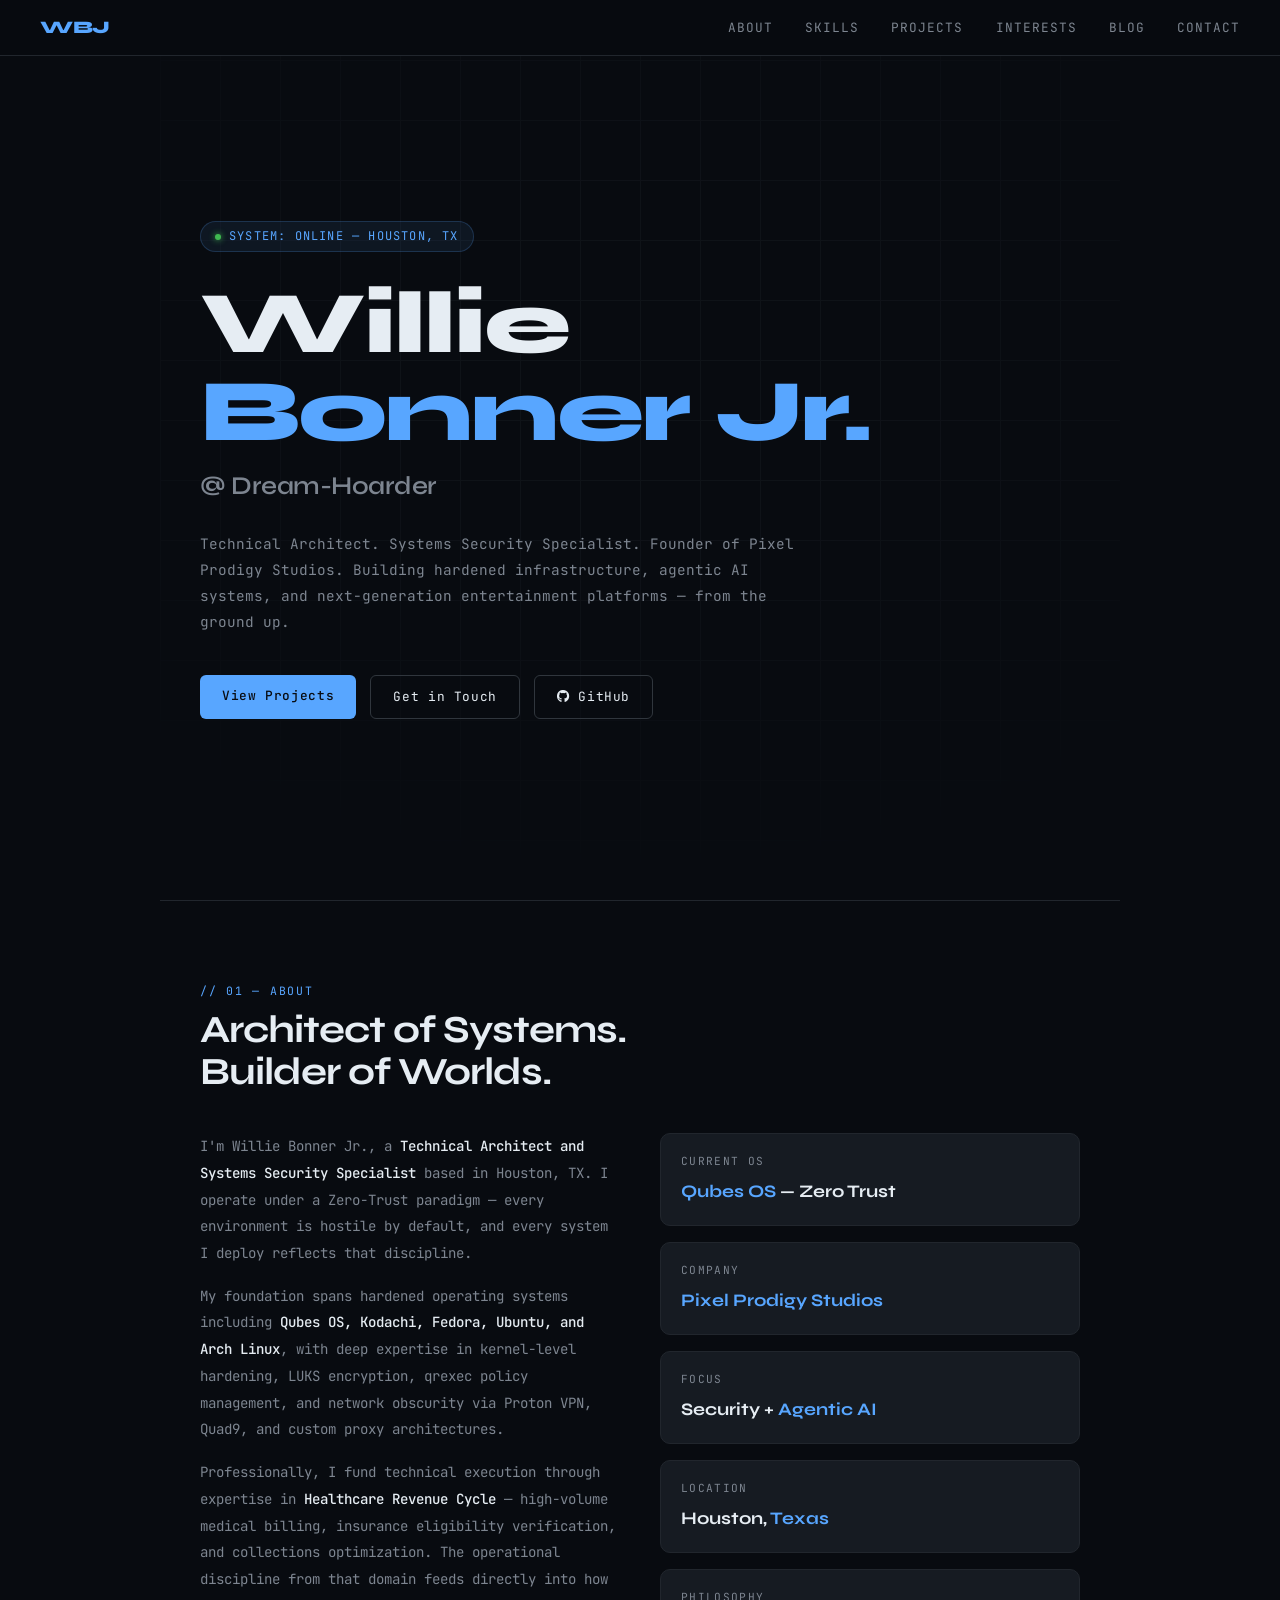
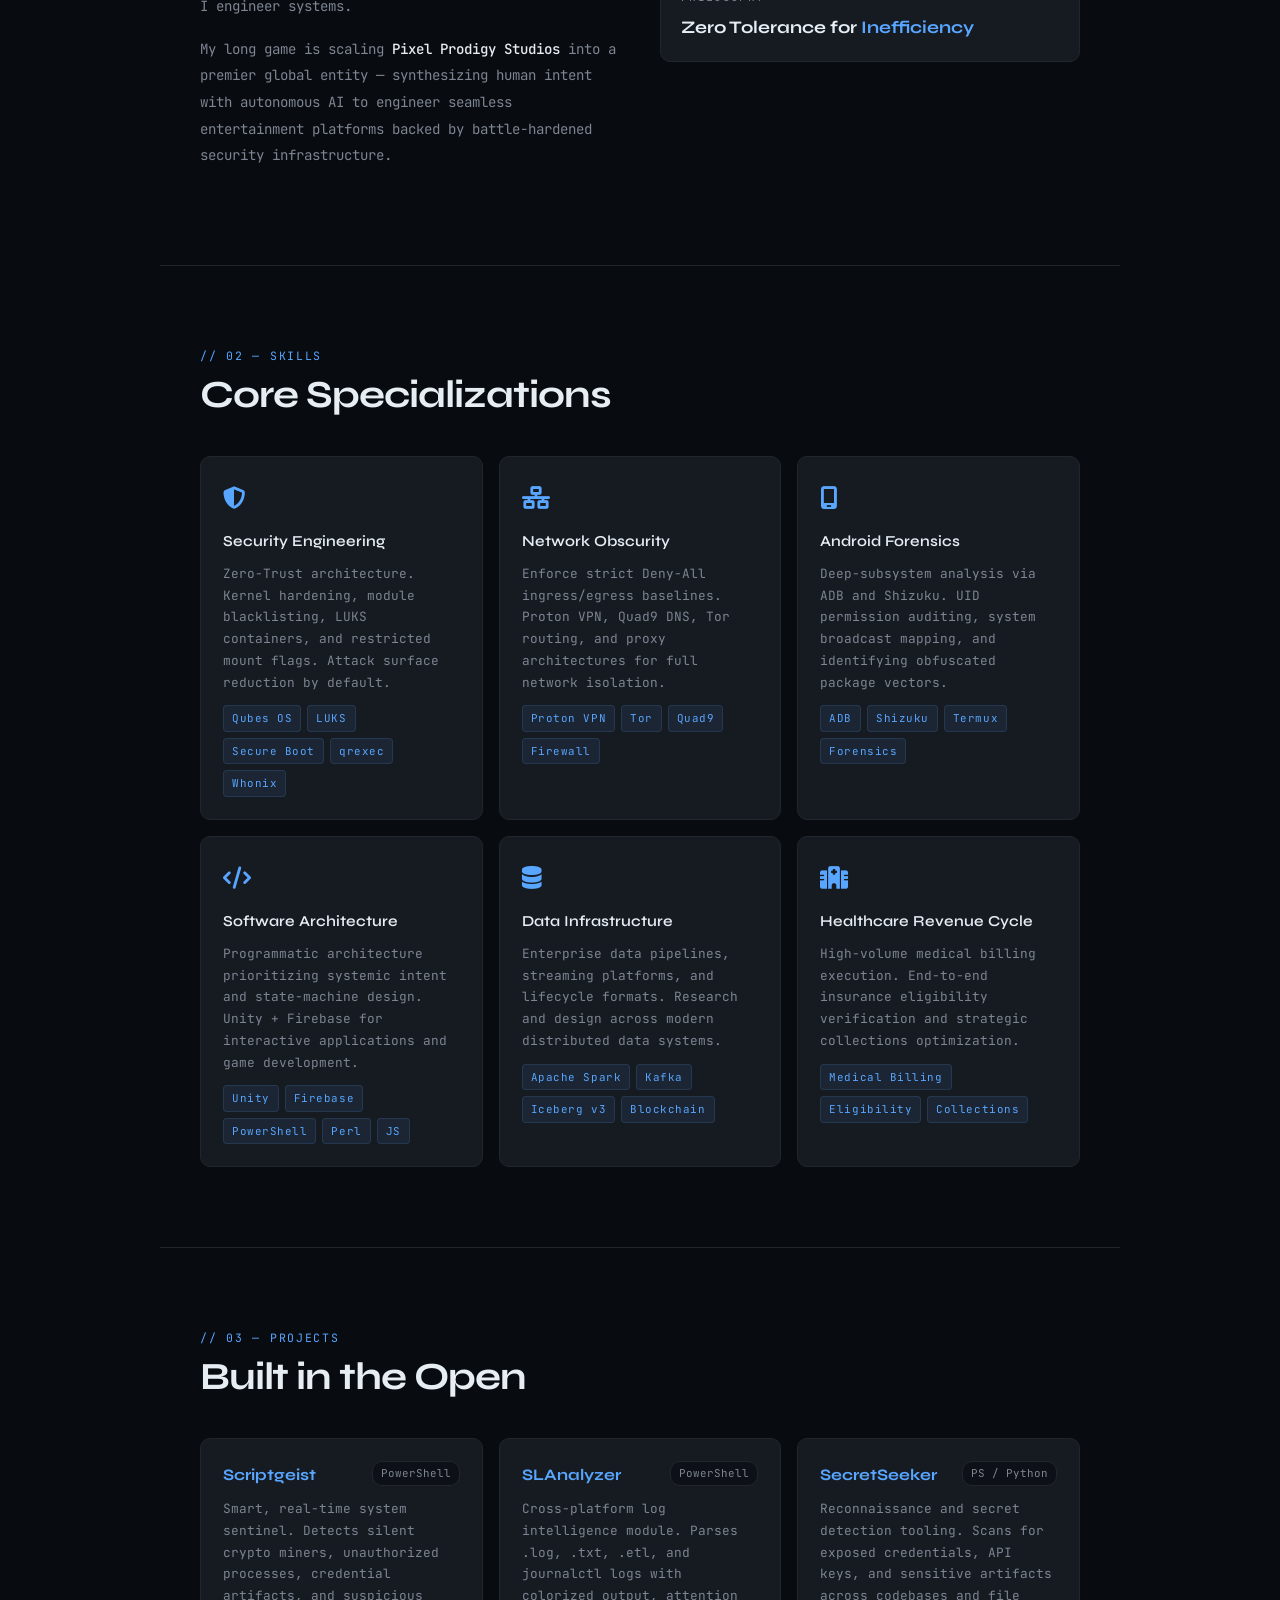
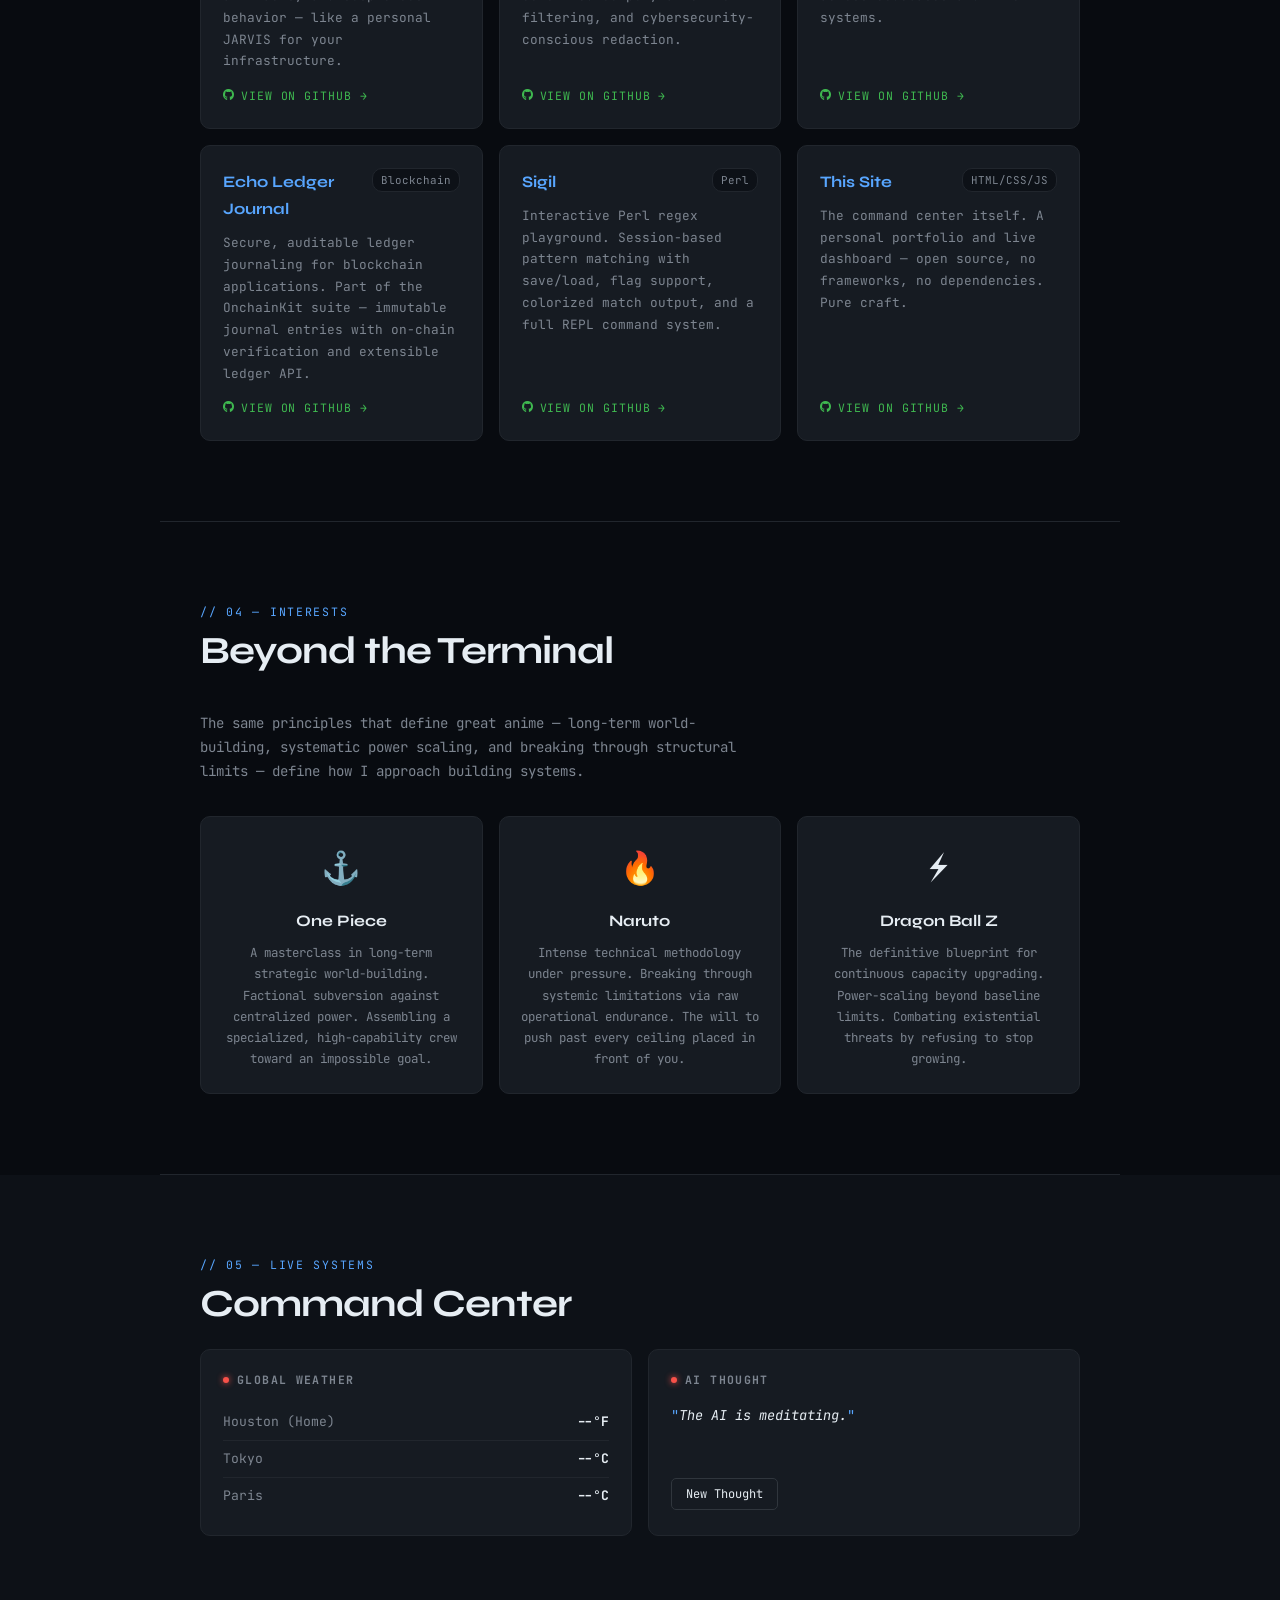
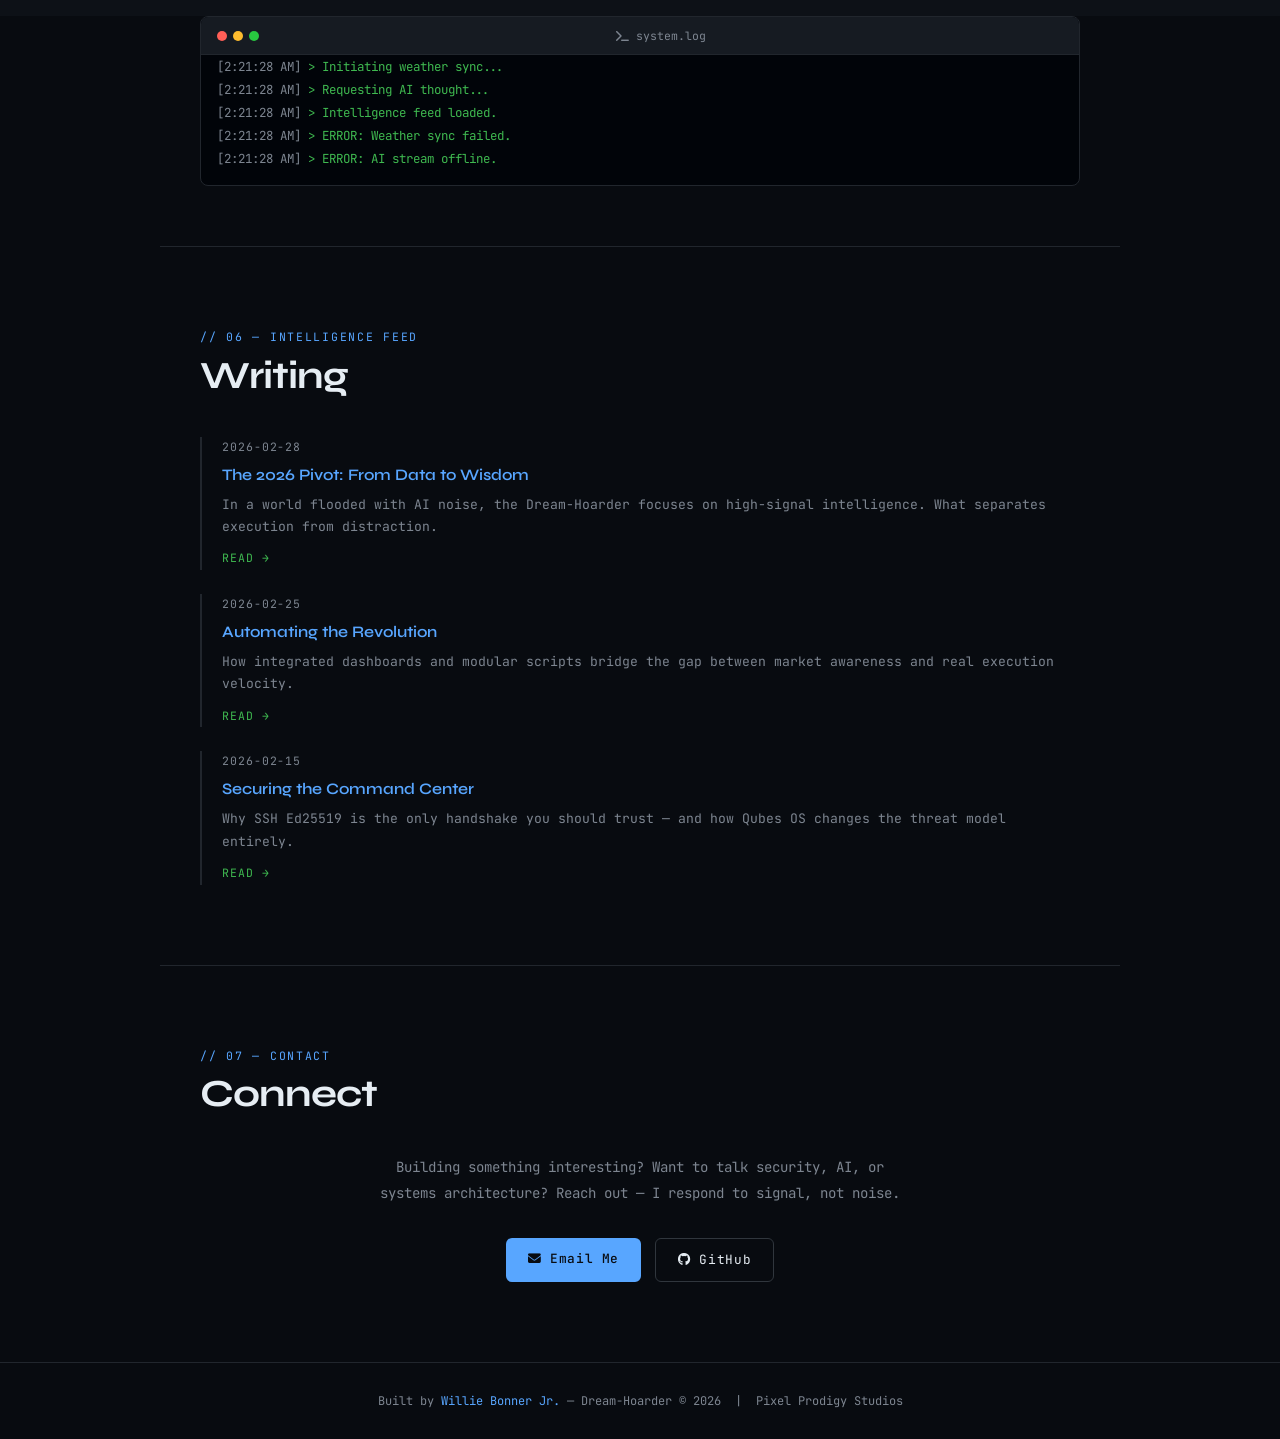
==== commit b8954ae9: "Fix SecretSeeker language tag" ====
--- a/index.html
+++ b/index.html
@@ -866,7 +866,7 @@
     <a href="https://github.com/Dream-Hoarder/SecretSeeker" target="_blank" class="project-card fade-in">
       <div class="project-card-top">
         <span class="project-name">SecretSeeker</span>
-        <span class="project-lang">Unknown</span>
+        <span class="project-lang">PS / Python</span>
       </div>
       <p class="project-desc">Reconnaissance and secret detection tooling. Scans for exposed credentials, API keys, and sensitive artifacts across codebases and file systems.</p>
       <div class="project-footer"><i class="fab fa-github"></i> View on GitHub &rarr;</div>
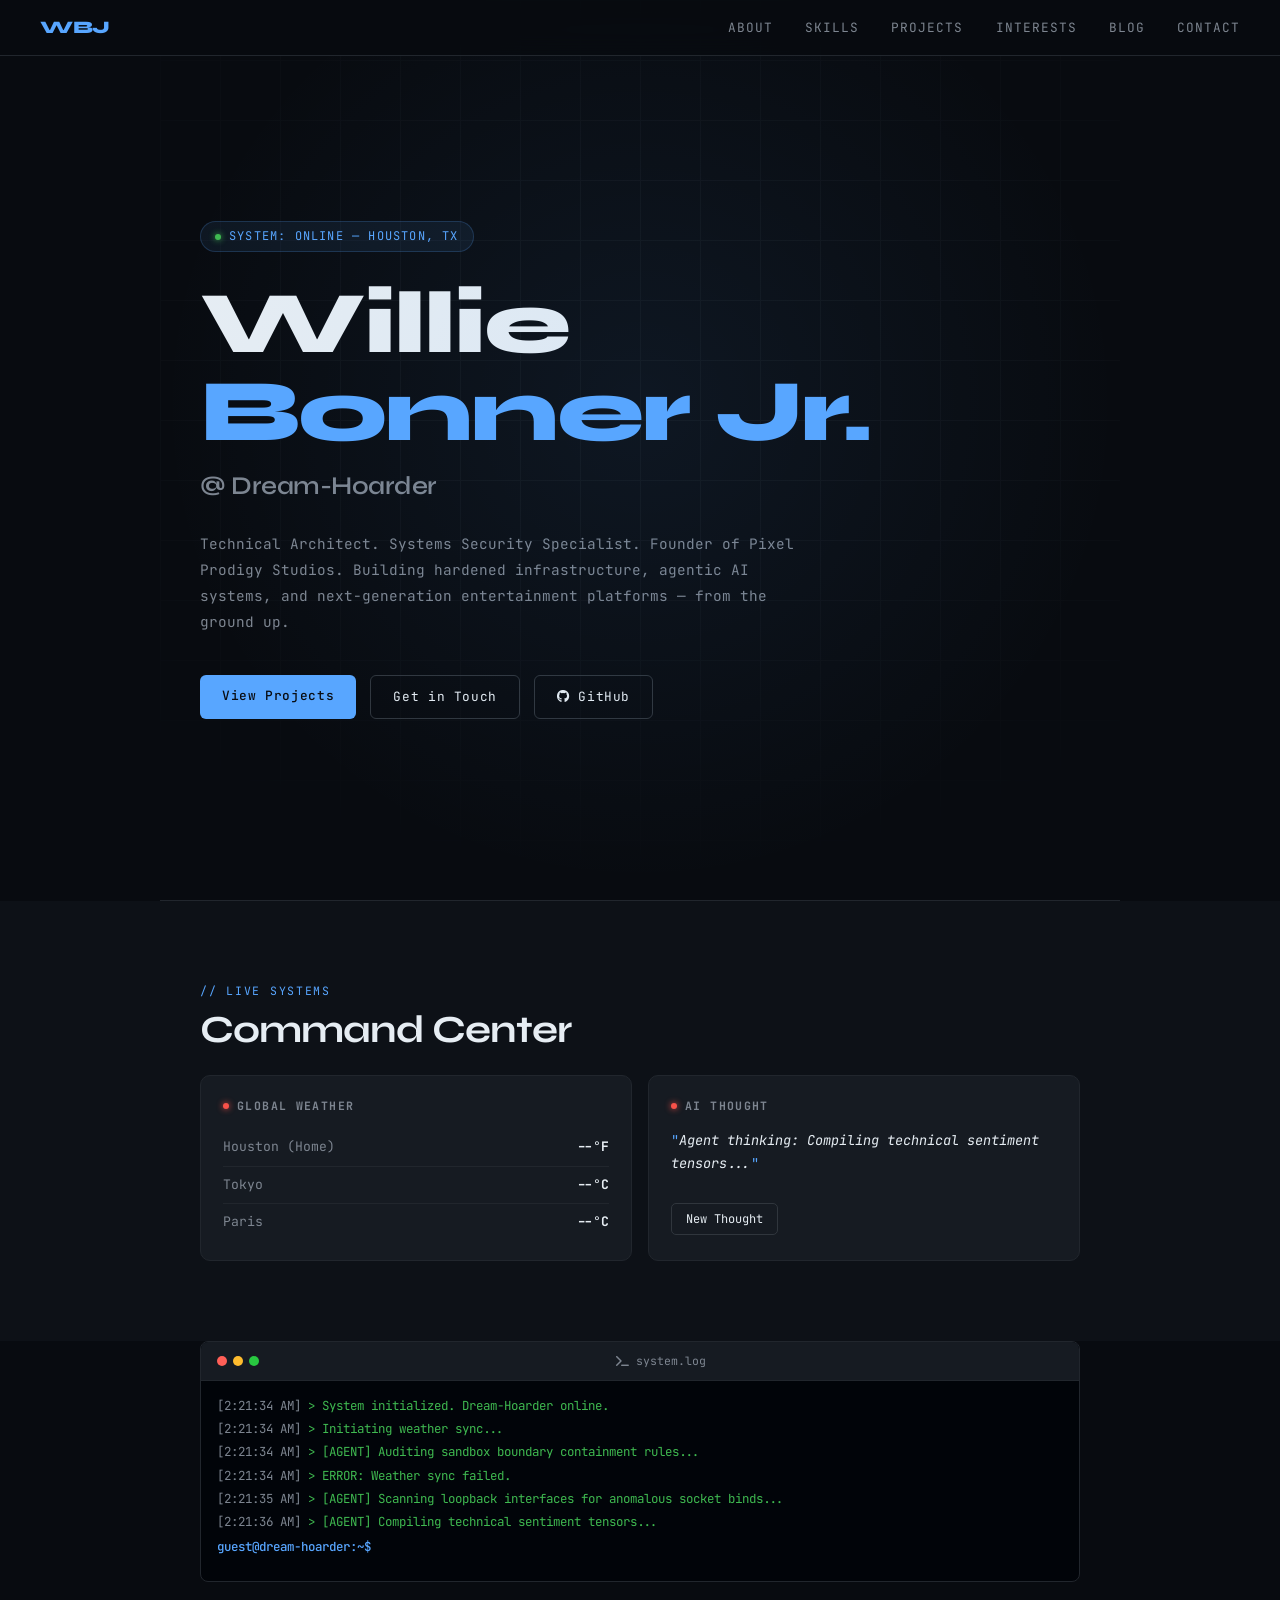
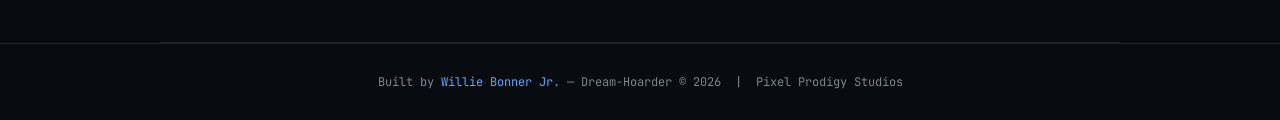
==== commit 7043374d: "Seperated codebase into individual files, and added a blog page." ====
--- a/index.html
+++ b/index.html
@@ -4,693 +4,71 @@
 <meta charset="UTF-8">
 <meta name="viewport" content="width=device-width, initial-scale=1.0">
 <title>Willie Bonner Jr — Dream-Hoarder</title>
+<meta name="description" content="Portfolio of Willie Bonner Jr. — Technical Architect, Systems Security Specialist, and Founder of Pixel Prodigy Studios. Specializing in Zero-Trust systems, Agentic AI, and cybersecurity.">
+<meta name="keywords" content="Willie Bonner Jr, Dream-Hoarder, Systems Security, Technical Architect, Zero-Trust, Qubes OS, Cybersecurity, Agentic AI, Pixel Prodigy Studios">
+<meta name="author" content="Willie Bonner Jr">
+
+<!-- Open Graph / Facebook -->
+<meta property="og:type" content="website">
+<meta property="og:url" content="https://github.com/Dream-Hoarder">
+<meta property="og:title" content="Willie Bonner Jr — Dream-Hoarder Portfolio">
+<meta property="og:description" content="Technical Architect & Systems Security Specialist. Building Zero-Trust systems, Agentic AI, and next-gen entertainment platforms.">
+
+<!-- Twitter -->
+<meta property="twitter:card" content="summary_large_image">
+<meta property="twitter:url" content="https://github.com/Dream-Hoarder">
+<meta property="twitter:title" content="Willie Bonner Jr — Dream-Hoarder Portfolio">
+<meta property="twitter:description" content="Technical Architect & Systems Security Specialist. Building Zero-Trust systems, Agentic AI, and next-gen entertainment platforms.">
+
+<!-- JSON-LD Schema.org -->
+<script type="application/ld+json">
+{
+  "@context": "https://schema.org",
+  "@type": "Person",
+  "name": "Willie Bonner Jr",
+  "jobTitle": "Technical Architect & Systems Security Specialist",
+  "url": "https://github.com/Dream-Hoarder",
+  "sameAs": [
+    "https://github.com/Dream-Hoarder"
+  ],
+  "knowsAbout": [
+    "Zero-Trust Architecture",
+    "Systems Security Engineering",
+    "Agentic AI Systems",
+    "Android Forensics",
+    "Software Architecture"
+  ],
+  "worksFor": {
+    "@type": "Organization",
+    "name": "Pixel Prodigy Studios"
+  }
+}
+</script>
 <link rel="preconnect" href="https://fonts.googleapis.com">
 <link rel="preconnect" href="https://fonts.gstatic.com" crossorigin>
 <link href="https://fonts.googleapis.com/css2?family=Syne:wght@400;600;700;800&family=JetBrains+Mono:wght@300;400;500&display=swap" rel="stylesheet">
 <link rel="stylesheet" href="https://cdnjs.cloudflare.com/ajax/libs/font-awesome/6.5.0/css/all.min.css">
-<style>
-  :root {
-    --bg: #080b10;
-    --bg2: #0d1117;
-    --bg3: #161b22;
-    --border: #21262d;
-    --border-bright: #30363d;
-    --text: #e6edf3;
-    --muted: #7d8590;
-    --accent: #58a6ff;
-    --green: #3fb950;
-    --amber: #d29922;
-    --red: #f85149;
-    --font-head: 'Syne', sans-serif;
-    --font-mono: 'JetBrains Mono', monospace;
-  }
-
-  *, *::before, *::after { box-sizing: border-box; margin: 0; padding: 0; }
-
-  html { scroll-behavior: smooth; }
-
-  body {
-    background: var(--bg);
-    color: var(--text);
-    font-family: var(--font-mono);
-    font-size: 14px;
-    line-height: 1.7;
-    overflow-x: hidden;
-  }
-
-  /* === NAV === */
-  nav {
-    position: fixed;
-    top: 0; left: 0; right: 0;
-    z-index: 100;
-    background: rgba(8,11,16,0.85);
-    backdrop-filter: blur(12px);
-    border-bottom: 1px solid var(--border);
-    padding: 0 40px;
-    height: 56px;
-    display: flex;
-    align-items: center;
-    justify-content: space-between;
-  }
-
-  .nav-logo {
-    font-family: var(--font-head);
-    font-weight: 800;
-    font-size: 1.1rem;
-    color: var(--accent);
-    text-decoration: none;
-    letter-spacing: -0.5px;
-  }
-
-  .nav-links {
-    display: flex;
-    gap: 32px;
-    list-style: none;
-  }
-
-  .nav-links a {
-    color: var(--muted);
-    text-decoration: none;
-    font-size: 0.8rem;
-    letter-spacing: 0.08em;
-    text-transform: uppercase;
-    transition: color 0.2s;
-  }
-
-  .nav-links a:hover { color: var(--text); }
-
-  /* === HERO === */
-  #hero {
-    min-height: 100vh;
-    display: flex;
-    align-items: center;
-    padding: 100px 40px 60px;
-    position: relative;
-    overflow: hidden;
-  }
-
-  .hero-grid {
-    position: absolute;
-    inset: 0;
-    background-image:
-      linear-gradient(var(--border) 1px, transparent 1px),
-      linear-gradient(90deg, var(--border) 1px, transparent 1px);
-    background-size: 60px 60px;
-    opacity: 0.3;
-    mask-image: radial-gradient(ellipse 80% 60% at 50% 40%, black 30%, transparent 100%);
-  }
-
-  .hero-content {
-    position: relative;
-    max-width: 900px;
-    margin: 0 auto;
-    width: 100%;
-  }
-
-  .hero-tag {
-    display: inline-flex;
-    align-items: center;
-    gap: 8px;
-    background: rgba(88,166,255,0.08);
-    border: 1px solid rgba(88,166,255,0.2);
-    border-radius: 20px;
-    padding: 4px 14px;
-    font-size: 0.75rem;
-    color: var(--accent);
-    letter-spacing: 0.1em;
-    text-transform: uppercase;
-    margin-bottom: 28px;
-  }
-
-  .hero-tag::before {
-    content: '';
-    width: 6px; height: 6px;
-    border-radius: 50%;
-    background: var(--green);
-    box-shadow: 0 0 6px var(--green);
-    animation: pulse 2s infinite;
-  }
-
-  @keyframes pulse {
-    0%, 100% { opacity: 1; }
-    50% { opacity: 0.4; }
-  }
-
-  .hero-name {
-    font-family: var(--font-head);
-    font-weight: 800;
-    font-size: clamp(2.8rem, 7vw, 5.5rem);
-    line-height: 1.0;
-    letter-spacing: -2px;
-    color: var(--text);
-    margin-bottom: 8px;
-  }
-
-  .hero-name span { color: var(--accent); }
-
-  .hero-handle {
-    font-family: var(--font-head);
-    font-weight: 600;
-    font-size: clamp(1rem, 3vw, 1.6rem);
-    color: var(--muted);
-    margin-bottom: 24px;
-    letter-spacing: -0.5px;
-  }
-
-  .hero-desc {
-    max-width: 600px;
-    color: var(--muted);
-    font-size: 0.9rem;
-    line-height: 1.8;
-    margin-bottom: 40px;
-  }
-
-  .hero-cta {
-    display: flex;
-    gap: 14px;
-    flex-wrap: wrap;
-  }
-
-  .btn-primary {
-    background: var(--accent);
-    color: #080b10;
-    border: none;
-    padding: 10px 22px;
-    border-radius: 6px;
-    font-family: var(--font-mono);
-    font-size: 0.8rem;
-    font-weight: 500;
-    cursor: pointer;
-    text-decoration: none;
-    letter-spacing: 0.05em;
-    transition: opacity 0.2s, transform 0.2s;
-    display: inline-block;
-  }
-
-  .btn-primary:hover { opacity: 0.88; transform: translateY(-1px); }
-
-  .btn-ghost {
-    background: transparent;
-    color: var(--text);
-    border: 1px solid var(--border-bright);
-    padding: 10px 22px;
-    border-radius: 6px;
-    font-family: var(--font-mono);
-    font-size: 0.8rem;
-    cursor: pointer;
-    text-decoration: none;
-    letter-spacing: 0.05em;
-    transition: border-color 0.2s, transform 0.2s;
-    display: inline-block;
-  }
-
-  .btn-ghost:hover { border-color: var(--accent); transform: translateY(-1px); }
-
-  /* === SECTIONS === */
-  section {
-    padding: 80px 40px;
-    max-width: 960px;
-    margin: 0 auto;
-  }
-
-  .section-label {
-    font-size: 0.72rem;
-    letter-spacing: 0.15em;
-    text-transform: uppercase;
-    color: var(--accent);
-    margin-bottom: 8px;
-  }
-
-  .section-title {
-    font-family: var(--font-head);
-    font-weight: 700;
-    font-size: clamp(1.6rem, 4vw, 2.4rem);
-    letter-spacing: -1px;
-    color: var(--text);
-    margin-bottom: 40px;
-    line-height: 1.1;
-  }
-
-  .section-divider {
-    border: none;
-    border-top: 1px solid var(--border);
-    max-width: 960px;
-    margin: 0 auto;
-  }
-
-  /* === ABOUT === */
-  .about-grid {
-    display: grid;
-    grid-template-columns: 1fr 1fr;
-    gap: 40px;
-    align-items: start;
-  }
-
-  .about-text p {
-    color: var(--muted);
-    font-size: 0.88rem;
-    line-height: 1.9;
-    margin-bottom: 16px;
-  }
-
-  .about-text strong { color: var(--text); font-weight: 500; }
-
-  .about-stats {
-    display: flex;
-    flex-direction: column;
-    gap: 16px;
-  }
-
-  .stat-block {
-    background: var(--bg3);
-    border: 1px solid var(--border);
-    border-radius: 10px;
-    padding: 18px 20px;
-    transition: border-color 0.2s;
-  }
-
-  .stat-block:hover { border-color: var(--border-bright); }
-
-  .stat-label {
-    font-size: 0.7rem;
-    letter-spacing: 0.12em;
-    text-transform: uppercase;
-    color: var(--muted);
-    margin-bottom: 6px;
-  }
-
-  .stat-value {
-    font-family: var(--font-head);
-    font-size: 1.1rem;
-    font-weight: 700;
-    color: var(--text);
-  }
-
-  .stat-value span { color: var(--accent); }
-
-  /* === SKILLS === */
-  .skills-grid {
-    display: grid;
-    grid-template-columns: repeat(auto-fit, minmax(280px, 1fr));
-    gap: 16px;
-  }
-
-  .skill-card {
-    background: var(--bg3);
-    border: 1px solid var(--border);
-    border-radius: 10px;
-    padding: 22px;
-    transition: border-color 0.2s, transform 0.2s;
-  }
-
-  .skill-card:hover { border-color: var(--accent); transform: translateY(-2px); }
-
-  .skill-card-icon {
-    font-size: 1.4rem;
-    margin-bottom: 12px;
-    color: var(--accent);
-  }
-
-  .skill-card h4 {
-    font-family: var(--font-head);
-    font-weight: 600;
-    font-size: 0.95rem;
-    color: var(--text);
-    margin-bottom: 8px;
-  }
-
-  .skill-card p {
-    font-size: 0.8rem;
-    color: var(--muted);
-    line-height: 1.7;
-  }
-
-  .tags {
-    display: flex;
-    flex-wrap: wrap;
-    gap: 6px;
-    margin-top: 12px;
-  }
-
-  .tag {
-    background: rgba(88,166,255,0.08);
-    border: 1px solid rgba(88,166,255,0.15);
-    color: var(--accent);
-    font-size: 0.68rem;
-    padding: 3px 8px;
-    border-radius: 4px;
-    letter-spacing: 0.05em;
-  }
-
-  /* === PROJECTS === */
-  .projects-grid {
-    display: grid;
-    grid-template-columns: repeat(auto-fit, minmax(280px, 1fr));
-    gap: 16px;
-  }
-
-  .project-card {
-    background: var(--bg3);
-    border: 1px solid var(--border);
-    border-radius: 10px;
-    padding: 22px;
-    transition: border-color 0.2s, transform 0.2s;
-    display: flex;
-    flex-direction: column;
-    text-decoration: none;
-  }
-
-  .project-card:hover { border-color: var(--green); transform: translateY(-2px); }
-
-  .project-card-top {
-    display: flex;
-    justify-content: space-between;
-    align-items: flex-start;
-    margin-bottom: 10px;
-  }
-
-  .project-name {
-    font-family: var(--font-head);
-    font-weight: 700;
-    font-size: 1rem;
-    color: var(--accent);
-  }
-
-  .project-lang {
-    font-size: 0.68rem;
-    color: var(--muted);
-    background: var(--bg2);
-    border: 1px solid var(--border);
-    padding: 2px 8px;
-    border-radius: 10px;
-  }
-
-  .project-desc {
-    font-size: 0.8rem;
-    color: var(--muted);
-    line-height: 1.7;
-    flex: 1;
-    margin-bottom: 14px;
-  }
-
-  .project-footer {
-    display: flex;
-    align-items: center;
-    gap: 6px;
-    font-size: 0.72rem;
-    color: var(--green);
-    letter-spacing: 0.08em;
-    text-transform: uppercase;
-  }
-
-  /* === ANIME SECTION === */
-  .anime-grid {
-    display: grid;
-    grid-template-columns: repeat(3, 1fr);
-    gap: 16px;
-  }
-
-  .anime-card {
-    background: var(--bg3);
-    border: 1px solid var(--border);
-    border-radius: 10px;
-    padding: 24px 20px;
-    text-align: center;
-    transition: border-color 0.2s;
-  }
-
-  .anime-card:hover { border-color: var(--amber); }
-
-  .anime-icon {
-    font-size: 2rem;
-    margin-bottom: 12px;
-  }
-
-  .anime-card h4 {
-    font-family: var(--font-head);
-    font-weight: 700;
-    font-size: 1rem;
-    color: var(--text);
-    margin-bottom: 8px;
-  }
-
-  .anime-card p {
-    font-size: 0.78rem;
-    color: var(--muted);
-    line-height: 1.7;
-  }
-
-  /* === DASHBOARD (COMPACT) === */
-  #dashboard { background: var(--bg2); }
-
-  .dash-inner {
-    max-width: 960px;
-    margin: 0 auto;
-    padding: 80px 40px;
-  }
-
-  .dash-row {
-    display: grid;
-    grid-template-columns: 1fr 1fr;
-    gap: 16px;
-  }
-
-  .dash-card {
-    background: var(--bg3);
-    border: 1px solid var(--border);
-    border-radius: 10px;
-    padding: 20px 22px;
-    position: relative;
-  }
-
-  .dash-card h4 {
-    font-size: 0.72rem;
-    letter-spacing: 0.12em;
-    text-transform: uppercase;
-    color: var(--muted);
-    margin-bottom: 14px;
-    display: flex;
-    align-items: center;
-    gap: 8px;
-  }
-
-  .status-dot {
-    width: 6px; height: 6px;
-    border-radius: 50%;
-    background: var(--muted);
-    flex-shrink: 0;
-    transition: background 0.3s, box-shadow 0.3s;
-  }
-
-  .status-dot.on { background: var(--green); box-shadow: 0 0 6px var(--green); }
-  .status-dot.off { background: var(--red); box-shadow: 0 0 6px var(--red); }
-
-  .weather-list .list-row {
-    display: flex;
-    justify-content: space-between;
-    padding: 7px 0;
-    border-bottom: 1px solid var(--border);
-    font-size: 0.82rem;
-  }
-
-  .weather-list .list-row:last-child { border-bottom: none; }
-  .weather-list .list-row span:first-child { color: var(--muted); }
-  .weather-list .list-row strong { color: var(--text); }
-
-  #ai-response {
-    font-size: 0.85rem;
-    color: var(--text);
-    font-style: italic;
-    line-height: 1.7;
-    margin-bottom: 14px;
-    min-height: 60px;
-  }
-
-  #ai-response::before { content: '"'; color: var(--accent); font-style: normal; }
-  #ai-response::after  { content: '"'; color: var(--accent); font-style: normal; }
-
-  .dash-btn {
-    background: transparent;
-    border: 1px solid var(--border-bright);
-    color: var(--text);
-    padding: 7px 14px;
-    border-radius: 5px;
-    font-family: var(--font-mono);
-    font-size: 0.75rem;
-    cursor: pointer;
-    transition: border-color 0.2s;
-  }
-
-  .dash-btn:hover { border-color: var(--accent); }
-
-  /* === BLOG === */
-  .blog-list { display: flex; flex-direction: column; gap: 24px; }
-
-  .blog-post {
-    border-left: 2px solid var(--border);
-    padding-left: 20px;
-    transition: border-color 0.2s;
-  }
-
-  .blog-post:hover { border-color: var(--accent); }
-
-  .blog-date {
-    font-size: 0.72rem;
-    color: var(--muted);
-    letter-spacing: 0.08em;
-    margin-bottom: 4px;
-  }
-
-  .blog-post h4 {
-    font-family: var(--font-head);
-    font-weight: 600;
-    font-size: 1rem;
-    color: var(--accent);
-    margin-bottom: 6px;
-    cursor: pointer;
-    transition: color 0.2s;
-  }
-
-  .blog-post h4:hover { color: var(--green); }
-
-  .blog-post p {
-    font-size: 0.82rem;
-    color: var(--muted);
-    line-height: 1.7;
-    margin-bottom: 8px;
-  }
-
-  .blog-read {
-    font-size: 0.72rem;
-    color: var(--green);
-    text-decoration: none;
-    letter-spacing: 0.08em;
-    text-transform: uppercase;
-    transition: opacity 0.2s;
-  }
-
-  .blog-read:hover { opacity: 0.7; }
-
-  /* === CONTACT === */
-  .contact-inner {
-    text-align: center;
-    max-width: 520px;
-    margin: 0 auto;
-  }
-
-  .contact-inner p {
-    color: var(--muted);
-    font-size: 0.88rem;
-    line-height: 1.8;
-    margin-bottom: 32px;
-  }
-
-  .contact-links {
-    display: flex;
-    justify-content: center;
-    gap: 14px;
-    flex-wrap: wrap;
-  }
-
-  /* === TERMINAL === */
-  .terminal-wrap {
-    max-width: 960px;
-    margin: 0 auto 60px;
-    padding: 0 40px;
-  }
-
-  .terminal {
-    background: #010409;
-    border: 1px solid var(--border);
-    border-radius: 8px;
-    overflow: hidden;
-  }
-
-  .terminal-bar {
-    background: var(--bg3);
-    padding: 9px 16px;
-    border-bottom: 1px solid var(--border);
-    display: flex;
-    align-items: center;
-    justify-content: space-between;
-    font-size: 0.72rem;
-    color: var(--muted);
-  }
-
-  .terminal-dots { display: flex; gap: 6px; }
-  .terminal-dots span { width: 10px; height: 10px; border-radius: 50%; }
-  .td-r { background: #ff5f57; }
-  .td-y { background: #febc2e; }
-  .td-g { background: #28c840; }
-
-  #terminal-body {
-    padding: 14px 16px;
-    height: 130px;
-    overflow-y: auto;
-    font-size: 0.78rem;
-    color: var(--green);
-    font-family: var(--font-mono);
-  }
-
-  #terminal-body p { margin-bottom: 2px; }
-  #terminal-body .log-time { color: var(--muted); }
-
-  /* === FOOTER === */
-  footer {
-    border-top: 1px solid var(--border);
-    padding: 28px 40px;
-    text-align: center;
-    font-size: 0.75rem;
-    color: var(--muted);
-  }
-
-  footer span { color: var(--accent); }
-
-  /* === ANIMATIONS === */
-  .fade-in {
-    opacity: 0;
-    transform: translateY(16px);
-    transition: opacity 0.5s ease, transform 0.5s ease;
-  }
-
-  .fade-in.visible {
-    opacity: 1;
-    transform: translateY(0);
-  }
-
-  /* === RESPONSIVE === */
-  @media (max-width: 700px) {
-    nav { padding: 0 20px; }
-    nav .nav-links { display: none; }
-    #hero { padding: 90px 20px 50px; }
-    section { padding: 60px 20px; }
-    .about-grid { grid-template-columns: 1fr; }
-    .anime-grid { grid-template-columns: 1fr; }
-    .dash-row { grid-template-columns: 1fr; }
-    .dash-inner { padding: 60px 20px; }
-    .terminal-wrap { padding: 0 20px; }
-    footer { padding: 20px; }
-  }
-</style>
+<link rel="stylesheet" href="style.css">
 </head>
 <body>
 
 <!-- NAV -->
 <nav>
-  <a href="#hero" class="nav-logo">WBJ</a>
+  <a href="index.html" class="nav-logo">WBJ</a>
   <ul class="nav-links">
-    <li><a href="#about">About</a></li>
-    <li><a href="#skills">Skills</a></li>
-    <li><a href="#projects">Projects</a></li>
-    <li><a href="#interests">Interests</a></li>
-    <li><a href="#blog">Blog</a></li>
-    <li><a href="#contact">Contact</a></li>
+    <li><a href="about.html">About</a></li>
+    <li><a href="skills.html">Skills</a></li>
+    <li><a href="projects.html">Projects</a></li>
+    <li><a href="interests.html">Interests</a></li>
+    <li><a href="blog.html">Blog</a></li>
+    <li><a href="contact.html">Contact</a></li>
   </ul>
 </nav>
 
 <!-- HERO -->
 <section id="hero">
   <div class="hero-grid"></div>
+  <div class="hero-glow"></div>
   <div class="hero-content">
     <div class="hero-tag">System: Online — Houston, TX</div>
     <h1 class="hero-name">Willie<br><span>Bonner Jr.</span></h1>
@@ -700,237 +78,10 @@
       Building hardened infrastructure, agentic AI systems, and next-generation entertainment platforms — from the ground up.
     </p>
     <div class="hero-cta">
-      <a href="#projects" class="btn-primary">View Projects</a>
-      <a href="#contact" class="btn-ghost">Get in Touch</a>
-      <a href="https://github.com/Dream-Hoarder" target="_blank" class="btn-ghost"><i class="fab fa-github"></i> GitHub</a>
+      <a href="projects.html" class="btn-primary">View Projects</a>
+      <a href="contact.html" class="btn-ghost">Get in Touch</a>
+      <a href="https://github.com/Dream-Hoarder" target="_blank" class="btn-ghost"><i class="fab fa-github" aria-hidden="true"></i> GitHub</a>
     </div>
-  </div>
-</section>
-
-<hr class="section-divider">
-
-<!-- ABOUT -->
-<section id="about">
-  <div class="section-label">// 01 — About</div>
-  <h2 class="section-title">Architect of Systems.<br>Builder of Worlds.</h2>
-  <div class="about-grid fade-in">
-    <div class="about-text">
-      <p>
-        I'm Willie Bonner Jr., a <strong>Technical Architect and Systems Security Specialist</strong> based in Houston, TX. I operate under a Zero-Trust paradigm — every environment is hostile by default, and every system I deploy reflects that discipline.
-      </p>
-      <p>
-        My foundation spans hardened operating systems including <strong>Qubes OS, Kodachi, Fedora, Ubuntu, and Arch Linux</strong>, with deep expertise in kernel-level hardening, LUKS encryption, qrexec policy management, and network obscurity via Proton VPN, Quad9, and custom proxy architectures.
-      </p>
-      <p>
-        Professionally, I fund technical execution through expertise in <strong>Healthcare Revenue Cycle</strong> — high-volume medical billing, insurance eligibility verification, and collections optimization. The operational discipline from that domain feeds directly into how I engineer systems.
-      </p>
-      <p>
-        My long game is scaling <strong>Pixel Prodigy Studios</strong> into a premier global entity — synthesizing human intent with autonomous AI to engineer seamless entertainment platforms backed by battle-hardened security infrastructure.
-      </p>
-    </div>
-    <div class="about-stats">
-      <div class="stat-block">
-        <div class="stat-label">Current OS</div>
-        <div class="stat-value"><span>Qubes OS</span> — Zero Trust</div>
-      </div>
-      <div class="stat-block">
-        <div class="stat-label">Company</div>
-        <div class="stat-value"><span>Pixel Prodigy Studios</span></div>
-      </div>
-      <div class="stat-block">
-        <div class="stat-label">Focus</div>
-        <div class="stat-value">Security + <span>Agentic AI</span></div>
-      </div>
-      <div class="stat-block">
-        <div class="stat-label">Location</div>
-        <div class="stat-value">Houston, <span>Texas</span></div>
-      </div>
-      <div class="stat-block">
-        <div class="stat-label">Philosophy</div>
-        <div class="stat-value">Zero Tolerance for <span>Inefficiency</span></div>
-      </div>
-    </div>
-  </div>
-</section>
-
-<hr class="section-divider">
-
-<!-- SKILLS -->
-<section id="skills">
-  <div class="section-label">// 02 — Skills</div>
-  <h2 class="section-title">Core Specializations</h2>
-  <div class="skills-grid">
-
-    <div class="skill-card fade-in">
-      <div class="skill-card-icon"><i class="fas fa-shield-halved"></i></div>
-      <h4>Security Engineering</h4>
-      <p>Zero-Trust architecture. Kernel hardening, module blacklisting, LUKS containers, and restricted mount flags. Attack surface reduction by default.</p>
-      <div class="tags">
-        <span class="tag">Qubes OS</span>
-        <span class="tag">LUKS</span>
-        <span class="tag">Secure Boot</span>
-        <span class="tag">qrexec</span>
-        <span class="tag">Whonix</span>
-      </div>
-    </div>
-
-    <div class="skill-card fade-in">
-      <div class="skill-card-icon"><i class="fas fa-network-wired"></i></div>
-      <h4>Network Obscurity</h4>
-      <p>Enforce strict Deny-All ingress/egress baselines. Proton VPN, Quad9 DNS, Tor routing, and proxy architectures for full network isolation.</p>
-      <div class="tags">
-        <span class="tag">Proton VPN</span>
-        <span class="tag">Tor</span>
-        <span class="tag">Quad9</span>
-        <span class="tag">Firewall</span>
-      </div>
-    </div>
-
-    <div class="skill-card fade-in">
-      <div class="skill-card-icon"><i class="fas fa-mobile-screen"></i></div>
-      <h4>Android Forensics</h4>
-      <p>Deep-subsystem analysis via ADB and Shizuku. UID permission auditing, system broadcast mapping, and identifying obfuscated package vectors.</p>
-      <div class="tags">
-        <span class="tag">ADB</span>
-        <span class="tag">Shizuku</span>
-        <span class="tag">Termux</span>
-        <span class="tag">Forensics</span>
-      </div>
-    </div>
-
-    <div class="skill-card fade-in">
-      <div class="skill-card-icon"><i class="fas fa-code"></i></div>
-      <h4>Software Architecture</h4>
-      <p>Programmatic architecture prioritizing systemic intent and state-machine design. Unity + Firebase for interactive applications and game development.</p>
-      <div class="tags">
-        <span class="tag">Unity</span>
-        <span class="tag">Firebase</span>
-        <span class="tag">PowerShell</span>
-        <span class="tag">Perl</span>
-        <span class="tag">JS</span>
-      </div>
-    </div>
-
-    <div class="skill-card fade-in">
-      <div class="skill-card-icon"><i class="fas fa-database"></i></div>
-      <h4>Data Infrastructure</h4>
-      <p>Enterprise data pipelines, streaming platforms, and lifecycle formats. Research and design across modern distributed data systems.</p>
-      <div class="tags">
-        <span class="tag">Apache Spark</span>
-        <span class="tag">Kafka</span>
-        <span class="tag">Iceberg v3</span>
-        <span class="tag">Blockchain</span>
-      </div>
-    </div>
-
-    <div class="skill-card fade-in">
-      <div class="skill-card-icon"><i class="fas fa-hospital"></i></div>
-      <h4>Healthcare Revenue Cycle</h4>
-      <p>High-volume medical billing execution. End-to-end insurance eligibility verification and strategic collections optimization.</p>
-      <div class="tags">
-        <span class="tag">Medical Billing</span>
-        <span class="tag">Eligibility</span>
-        <span class="tag">Collections</span>
-      </div>
-    </div>
-
-  </div>
-</section>
-
-<hr class="section-divider">
-
-<!-- PROJECTS -->
-<section id="projects">
-  <div class="section-label">// 03 — Projects</div>
-  <h2 class="section-title">Built in the Open</h2>
-  <div class="projects-grid">
-
-    <a href="https://github.com/Dream-Hoarder/Scriptgeist" target="_blank" class="project-card fade-in">
-      <div class="project-card-top">
-        <span class="project-name">Scriptgeist</span>
-        <span class="project-lang">PowerShell</span>
-      </div>
-      <p class="project-desc">Smart, real-time system sentinel. Detects silent crypto miners, unauthorized processes, credential artifacts, and suspicious behavior — like a personal JARVIS for your infrastructure.</p>
-      <div class="project-footer"><i class="fab fa-github"></i> View on GitHub &rarr;</div>
-    </a>
-
-    <a href="https://github.com/Dream-Hoarder/SLAnalyzer" target="_blank" class="project-card fade-in">
-      <div class="project-card-top">
-        <span class="project-name">SLAnalyzer</span>
-        <span class="project-lang">PowerShell</span>
-      </div>
-      <p class="project-desc">Cross-platform log intelligence module. Parses .log, .txt, .etl, and journalctl logs with colorized output, attention filtering, and cybersecurity-conscious redaction.</p>
-      <div class="project-footer"><i class="fab fa-github"></i> View on GitHub &rarr;</div>
-    </a>
-
-    <a href="https://github.com/Dream-Hoarder/SecretSeeker" target="_blank" class="project-card fade-in">
-      <div class="project-card-top">
-        <span class="project-name">SecretSeeker</span>
-        <span class="project-lang">PS / Python</span>
-      </div>
-      <p class="project-desc">Reconnaissance and secret detection tooling. Scans for exposed credentials, API keys, and sensitive artifacts across codebases and file systems.</p>
-      <div class="project-footer"><i class="fab fa-github"></i> View on GitHub &rarr;</div>
-    </a>
-
-    <a href="https://github.com/Dream-Hoarder/echo-ledger-journal" target="_blank" class="project-card fade-in">
-      <div class="project-card-top">
-        <span class="project-name">Echo Ledger Journal</span>
-        <span class="project-lang">Blockchain</span>
-      </div>
-      <p class="project-desc">Secure, auditable ledger journaling for blockchain applications. Part of the OnchainKit suite — immutable journal entries with on-chain verification and extensible ledger API.</p>
-      <div class="project-footer"><i class="fab fa-github"></i> View on GitHub &rarr;</div>
-    </a>
-
-    <a href="https://github.com/Dream-Hoarder/sigil" target="_blank" class="project-card fade-in">
-      <div class="project-card-top">
-        <span class="project-name">Sigil</span>
-        <span class="project-lang">Perl</span>
-      </div>
-      <p class="project-desc">Interactive Perl regex playground. Session-based pattern matching with save/load, flag support, colorized match output, and a full REPL command system.</p>
-      <div class="project-footer"><i class="fab fa-github"></i> View on GitHub &rarr;</div>
-    </a>
-
-    <a href="https://github.com/Dream-Hoarder/my-2026-site" target="_blank" class="project-card fade-in">
-      <div class="project-card-top">
-        <span class="project-name">This Site</span>
-        <span class="project-lang">HTML/CSS/JS</span>
-      </div>
-      <p class="project-desc">The command center itself. A personal portfolio and live dashboard — open source, no frameworks, no dependencies. Pure craft.</p>
-      <div class="project-footer"><i class="fab fa-github"></i> View on GitHub &rarr;</div>
-    </a>
-
-  </div>
-</section>
-
-<hr class="section-divider">
-
-<!-- INTERESTS / ANIME -->
-<section id="interests">
-  <div class="section-label">// 04 — Interests</div>
-  <h2 class="section-title">Beyond the Terminal</h2>
-  <p style="color: var(--muted); font-size: 0.88rem; margin-bottom: 32px; max-width: 560px;">
-    The same principles that define great anime — long-term world-building, systematic power scaling, and breaking through structural limits — define how I approach building systems.
-  </p>
-  <div class="anime-grid fade-in">
-
-    <div class="anime-card">
-      <div class="anime-icon">&#9875;</div>
-      <h4>One Piece</h4>
-      <p>A masterclass in long-term strategic world-building. Factional subversion against centralized power. Assembling a specialized, high-capability crew toward an impossible goal.</p>
-    </div>
-
-    <div class="anime-card">
-      <div class="anime-icon">&#128293;</div>
-      <h4>Naruto</h4>
-      <p>Intense technical methodology under pressure. Breaking through systemic limitations via raw operational endurance. The will to push past every ceiling placed in front of you.</p>
-    </div>
-
-    <div class="anime-card">
-      <div class="anime-icon">&#9889;</div>
-      <h4>Dragon Ball Z</h4>
-      <p>The definitive blueprint for continuous capacity upgrading. Power-scaling beyond baseline limits. Combating existential threats by refusing to stop growing.</p>
-    </div>
-
   </div>
 </section>
 
@@ -939,7 +90,7 @@
 <!-- DASHBOARD (COMPACT) -->
 <div id="dashboard">
   <div class="dash-inner">
-    <div class="section-label">// 05 — Live Systems</div>
+    <div class="section-label">// Live Systems</div>
     <h2 class="section-title" style="margin-bottom: 24px;">Command Center</h2>
     <div class="dash-row">
 
@@ -955,7 +106,7 @@
       <div class="dash-card">
         <h4><span class="status-dot" id="ai-dot"></span> AI Thought</h4>
         <p id="ai-response">Thinking...</p>
-        <button class="dash-btn" onclick="askAI()">New Thought</button>
+        <button class="dash-btn" id="new-thought-btn">New Thought</button>
       </div>
 
     </div>
@@ -966,162 +117,31 @@
 <div class="terminal-wrap">
   <div class="terminal">
     <div class="terminal-bar">
-      <div class="terminal-dots">
+      <div class="terminal-dots" aria-hidden="true">
         <span class="td-r"></span>
         <span class="td-y"></span>
         <span class="td-g"></span>
       </div>
-      <span><i class="fas fa-terminal"></i> system.log</span>
+      <span><i class="fas fa-terminal" aria-hidden="true"></i> system.log</span>
       <span></span>
     </div>
-    <div id="terminal-body"></div>
+    <div id="terminal-body">
+      <div id="terminal-history"></div>
+      <div class="terminal-input-line">
+        <span class="terminal-prompt">guest@dream-hoarder:~$</span>
+        <input type="text" id="terminal-input" autocomplete="off" spellcheck="false" aria-label="Terminal Input">
+      </div>
+    </div>
   </div>
 </div>
 
 <hr class="section-divider">
-
-<!-- BLOG -->
-<section id="blog">
-  <div class="section-label">// 06 — Intelligence Feed</div>
-  <h2 class="section-title">Writing</h2>
-  <div class="blog-list fade-in" id="blog-posts"></div>
-</section>
-
-<hr class="section-divider">
-
-<!-- CONTACT -->
-<section id="contact">
-  <div class="section-label">// 07 — Contact</div>
-  <h2 class="section-title">Connect</h2>
-  <div class="contact-inner">
-    <p>
-      Building something interesting? Want to talk security, AI, or systems architecture?
-      Reach out — I respond to signal, not noise.
-    </p>
-    <div class="contact-links">
-      <a href="mailto:willie.bonnerjr@outlook.com" class="btn-primary"><i class="fas fa-envelope"></i> Email Me</a>
-      <a href="https://github.com/Dream-Hoarder" target="_blank" class="btn-ghost"><i class="fab fa-github"></i> GitHub</a>
-    </div>
-  </div>
-</section>
 
 <!-- FOOTER -->
 <footer>
   <p>Built by <span>Willie Bonner Jr.</span> — Dream-Hoarder &copy; 2026 &nbsp;|&nbsp; Pixel Prodigy Studios</p>
 </footer>
 
-<script>
-const myArticles = [
-  {
-    date: "2026-02-28",
-    title: "The 2026 Pivot: From Data to Wisdom",
-    snippet: "In a world flooded with AI noise, the Dream-Hoarder focuses on high-signal intelligence. What separates execution from distraction.",
-    link: "#"
-  },
-  {
-    date: "2026-02-25",
-    title: "Automating the Revolution",
-    snippet: "How integrated dashboards and modular scripts bridge the gap between market awareness and real execution velocity.",
-    link: "#"
-  },
-  {
-    date: "2026-02-15",
-    title: "Securing the Command Center",
-    snippet: "Why SSH Ed25519 is the only handshake you should trust — and how Qubes OS changes the threat model entirely.",
-    link: "#"
-  }
-];
-
-const locations = [
-  { name: "Houston", lat: 29.76, lon: -95.36, id: "houston-temp", unit: "fahrenheit", symbol: "°F" },
-  { name: "Tokyo",   lat: 35.68, lon: 139.65, id: "tokyo-temp",   unit: "celsius",    symbol: "°C" },
-  { name: "Paris",   lat: 48.85, lon: 2.35,   id: "paris-temp",   unit: "celsius",    symbol: "°C" }
-];
-
-function logToTerminal(msg) {
-  const t = document.getElementById('terminal-body');
-  if (!t) return;
-  const p = document.createElement('p');
-  const ts = new Date().toLocaleTimeString();
-  p.innerHTML = `<span class="log-time">[${ts}]</span> > ${msg}`;
-  t.appendChild(p);
-  t.scrollTop = t.scrollHeight;
-}
-
-function setDot(id, on) {
-  const el = document.getElementById(id);
-  if (el) { el.className = 'status-dot ' + (on ? 'on' : 'off'); }
-}
-
-async function fetchWeather() {
-  logToTerminal('Initiating weather sync...');
-  try {
-    for (const loc of locations) {
-      const r = await fetch(`https://api.open-meteo.com/v1/forecast?latitude=${loc.lat}&longitude=${loc.lon}&current_weather=true&temperature_unit=${loc.unit}`);
-      const d = await r.json();
-      const el = document.getElementById(loc.id);
-      if (el && d?.current_weather) {
-        el.innerText = Math.round(d.current_weather.temperature) + loc.symbol;
-      }
-    }
-    setDot('weather-dot', true);
-    logToTerminal('Weather sync complete.');
-  } catch(e) {
-    setDot('weather-dot', false);
-    logToTerminal('ERROR: Weather sync failed.');
-  }
-}
-
-async function askAI() {
-  const box = document.getElementById('ai-response');
-  if (!box) return;
-  box.innerText = 'Consulting the grid...';
-  logToTerminal('Requesting AI thought...');
-  try {
-    const r = await fetch('https://api.adviceslip.com/advice');
-    const d = await r.json();
-    box.innerText = d.slip.advice;
-    setDot('ai-dot', true);
-    logToTerminal('AI response received.');
-  } catch(e) {
-    box.innerText = 'The AI is meditating.';
-    setDot('ai-dot', false);
-    logToTerminal('ERROR: AI stream offline.');
-  }
-}
-
-function renderBlog() {
-  const wrap = document.getElementById('blog-posts');
-  if (!wrap) return;
-  wrap.innerHTML = '';
-  myArticles.forEach(a => {
-    const el = document.createElement('div');
-    el.className = 'blog-post';
-    el.innerHTML = `
-      <div class="blog-date">${a.date}</div>
-      <h4>${a.title}</h4>
-      <p>${a.snippet}</p>
-      <a href="${a.link}" class="blog-read">Read &rarr;</a>
-    `;
-    wrap.appendChild(el);
-  });
-  logToTerminal('Intelligence feed loaded.');
-}
-
-// Intersection observer for fade-ins
-const observer = new IntersectionObserver((entries) => {
-  entries.forEach(e => { if (e.isIntersecting) { e.target.classList.add('visible'); } });
-}, { threshold: 0.1 });
-
-document.querySelectorAll('.fade-in').forEach(el => observer.observe(el));
-
-window.onload = () => {
-  logToTerminal('System initialized. Dream-Hoarder online.');
-  fetchWeather();
-  askAI();
-  renderBlog();
-  setInterval(fetchWeather, 300000);
-};
-</script>
+<script src="app.js" defer></script>
 </body>
 </html>
--- a/style.css
+++ b/style.css
@@ -0,0 +1,817 @@
+:root {
+  --bg: #080b10;
+  --bg2: #0d1117;
+  --bg3: #161b22;
+  --border: #21262d;
+  --border-bright: #30363d;
+  --text: #e6edf3;
+  --muted: #7d8590;
+  --accent: #58a6ff;
+  --green: #3fb950;
+  --amber: #d29922;
+  --red: #f85149;
+  --font-head: 'Syne', sans-serif;
+  --font-mono: 'JetBrains Mono', monospace;
+}
+
+*, *::before, *::after { box-sizing: border-box; margin: 0; padding: 0; }
+
+html { scroll-behavior: smooth; }
+
+body {
+  background: var(--bg);
+  color: var(--text);
+  font-family: var(--font-mono);
+  font-size: 14px;
+  line-height: 1.7;
+  overflow-x: hidden;
+}
+
+/* === NAV === */
+nav {
+  position: fixed;
+  top: 0; left: 0; right: 0;
+  z-index: 100;
+  background: rgba(8,11,16,0.85);
+  backdrop-filter: blur(12px);
+  border-bottom: 1px solid var(--border);
+  padding: 0 40px;
+  height: 56px;
+  display: flex;
+  align-items: center;
+  justify-content: space-between;
+}
+
+.nav-logo {
+  font-family: var(--font-head);
+  font-weight: 800;
+  font-size: 1.1rem;
+  color: var(--accent);
+  text-decoration: none;
+  letter-spacing: -0.5px;
+}
+
+.nav-links {
+  display: flex;
+  gap: 32px;
+  list-style: none;
+}
+
+.nav-links a {
+  color: var(--muted);
+  text-decoration: none;
+  font-size: 0.8rem;
+  letter-spacing: 0.08em;
+  text-transform: uppercase;
+  transition: color 0.2s;
+}
+
+.nav-links a:hover { color: var(--text); }
+
+.nav-links a.active {
+  color: var(--accent);
+  border-bottom: 2px solid var(--accent);
+  padding-bottom: 4px;
+}
+
+/* === HERO === */
+#hero {
+  min-height: 100vh;
+  display: flex;
+  align-items: center;
+  padding: 100px 40px 60px;
+  position: relative;
+  overflow: hidden;
+}
+
+.hero-grid {
+  position: absolute;
+  inset: 0;
+  background-image:
+    linear-gradient(var(--border) 1px, transparent 1px),
+    linear-gradient(90deg, var(--border) 1px, transparent 1px);
+  background-size: 60px 60px;
+  opacity: 0.3;
+  mask-image: radial-gradient(ellipse 80% 60% at 50% 40%, black 30%, transparent 100%);
+}
+
+.hero-glow {
+  position: absolute;
+  inset: 0;
+  pointer-events: none;
+  background: radial-gradient(
+    600px circle at var(--mx, 50%) var(--my, 45%),
+    rgba(88, 166, 255, 0.08),
+    transparent 80%
+  );
+  z-index: 1;
+}
+
+.hero-content {
+  position: relative;
+  max-width: 900px;
+  margin: 0 auto;
+  width: 100%;
+}
+
+.hero-tag {
+  display: inline-flex;
+  align-items: center;
+  gap: 8px;
+  background: rgba(88,166,255,0.08);
+  border: 1px solid rgba(88,166,255,0.2);
+  border-radius: 20px;
+  padding: 4px 14px;
+  font-size: 0.75rem;
+  color: var(--accent);
+  letter-spacing: 0.1em;
+  text-transform: uppercase;
+  margin-bottom: 28px;
+}
+
+.hero-tag::before {
+  content: '';
+  width: 6px; height: 6px;
+  border-radius: 50%;
+  background: var(--green);
+  box-shadow: 0 0 6px var(--green);
+  animation: pulse 2s infinite;
+}
+
+@keyframes pulse {
+  0%, 100% { opacity: 1; }
+  50% { opacity: 0.4; }
+}
+
+.hero-name {
+  font-family: var(--font-head);
+  font-weight: 800;
+  font-size: clamp(2.8rem, 7vw, 5.5rem);
+  line-height: 1.0;
+  letter-spacing: -2px;
+  color: var(--text);
+  margin-bottom: 8px;
+}
+
+.hero-name span { color: var(--accent); }
+
+.hero-handle {
+  font-family: var(--font-head);
+  font-weight: 600;
+  font-size: clamp(1rem, 3vw, 1.6rem);
+  color: var(--muted);
+  margin-bottom: 24px;
+  letter-spacing: -0.5px;
+}
+
+.hero-desc {
+  max-width: 600px;
+  color: var(--muted);
+  font-size: 0.9rem;
+  line-height: 1.8;
+  margin-bottom: 40px;
+}
+
+.hero-cta {
+  display: flex;
+  gap: 14px;
+  flex-wrap: wrap;
+}
+
+.btn-primary {
+  background: var(--accent);
+  color: #080b10;
+  border: none;
+  padding: 10px 22px;
+  border-radius: 6px;
+  font-family: var(--font-mono);
+  font-size: 0.8rem;
+  font-weight: 500;
+  cursor: pointer;
+  text-decoration: none;
+  letter-spacing: 0.05em;
+  transition: opacity 0.2s, transform 0.2s;
+  display: inline-block;
+}
+
+.btn-primary:hover { opacity: 0.88; transform: translateY(-1px); }
+
+.btn-ghost {
+  background: transparent;
+  color: var(--text);
+  border: 1px solid var(--border-bright);
+  padding: 10px 22px;
+  border-radius: 6px;
+  font-family: var(--font-mono);
+  font-size: 0.8rem;
+  cursor: pointer;
+  text-decoration: none;
+  letter-spacing: 0.05em;
+  transition: border-color 0.2s, transform 0.2s;
+  display: inline-block;
+}
+
+.btn-ghost:hover { border-color: var(--accent); transform: translateY(-1px); }
+
+/* === SECTIONS === */
+section {
+  padding: 80px 40px;
+  max-width: 960px;
+  margin: 0 auto;
+}
+
+.section-label {
+  font-size: 0.72rem;
+  letter-spacing: 0.15em;
+  text-transform: uppercase;
+  color: var(--accent);
+  margin-bottom: 8px;
+}
+
+.section-title {
+  font-family: var(--font-head);
+  font-weight: 700;
+  font-size: clamp(1.6rem, 4vw, 2.4rem);
+  letter-spacing: -1px;
+  color: var(--text);
+  margin-bottom: 40px;
+  line-height: 1.1;
+}
+
+.section-divider {
+  border: none;
+  border-top: 1px solid var(--border);
+  max-width: 960px;
+  margin: 0 auto;
+}
+
+/* === ABOUT === */
+.about-grid {
+  display: grid;
+  grid-template-columns: 1fr 1fr;
+  gap: 40px;
+  align-items: start;
+}
+
+.about-text p {
+  color: var(--muted);
+  font-size: 0.88rem;
+  line-height: 1.9;
+  margin-bottom: 16px;
+}
+
+.about-text strong { color: var(--text); font-weight: 500; }
+
+.about-stats {
+  display: flex;
+  flex-direction: column;
+  gap: 16px;
+}
+
+.stat-block {
+  background: var(--bg3);
+  border: 1px solid var(--border);
+  border-radius: 10px;
+  padding: 18px 20px;
+  transition: border-color 0.2s;
+}
+
+.stat-block:hover { border-color: var(--border-bright); }
+
+.stat-label {
+  font-size: 0.7rem;
+  letter-spacing: 0.12em;
+  text-transform: uppercase;
+  color: var(--muted);
+  margin-bottom: 6px;
+}
+
+.stat-value {
+  font-family: var(--font-head);
+  font-size: 1.1rem;
+  font-weight: 700;
+  color: var(--text);
+}
+
+.stat-value span { color: var(--accent); }
+
+/* === SKILLS === */
+.skills-grid {
+  display: grid;
+  grid-template-columns: repeat(auto-fit, minmax(280px, 1fr));
+  gap: 16px;
+}
+
+.skill-card {
+  background: var(--bg3);
+  border: 1px solid var(--border);
+  border-radius: 10px;
+  padding: 22px;
+  transition: border-color 0.2s, transform 0.2s;
+}
+
+.skill-card:hover { border-color: var(--accent); transform: translateY(-2px); }
+
+.skill-card-icon {
+  font-size: 1.4rem;
+  margin-bottom: 12px;
+  color: var(--accent);
+}
+
+.skill-card h4 {
+  font-family: var(--font-head);
+  font-weight: 600;
+  font-size: 0.95rem;
+  color: var(--text);
+  margin-bottom: 8px;
+}
+
+.skill-card p {
+  font-size: 0.8rem;
+  color: var(--muted);
+  line-height: 1.7;
+}
+
+.tags {
+  display: flex;
+  flex-wrap: wrap;
+  gap: 6px;
+  margin-top: 12px;
+}
+
+.tag {
+  background: rgba(88,166,255,0.08);
+  border: 1px solid rgba(88,166,255,0.15);
+  color: var(--accent);
+  font-size: 0.68rem;
+  padding: 3px 8px;
+  border-radius: 4px;
+  letter-spacing: 0.05em;
+}
+
+/* === PROJECTS === */
+.projects-grid {
+  display: grid;
+  grid-template-columns: repeat(auto-fit, minmax(280px, 1fr));
+  gap: 16px;
+}
+
+.project-card {
+  background: var(--bg3);
+  border: 1px solid var(--border);
+  border-radius: 10px;
+  padding: 22px;
+  transition: border-color 0.2s, transform 0.2s;
+  display: flex;
+  flex-direction: column;
+  text-decoration: none;
+}
+
+.project-card:hover { border-color: var(--green); transform: translateY(-2px); }
+
+.project-card-top {
+  display: flex;
+  justify-content: space-between;
+  align-items: flex-start;
+  margin-bottom: 10px;
+}
+
+.project-name {
+  font-family: var(--font-head);
+  font-weight: 700;
+  font-size: 1rem;
+  color: var(--accent);
+}
+
+.project-lang {
+  font-size: 0.68rem;
+  color: var(--muted);
+  background: var(--bg2);
+  border: 1px solid var(--border);
+  padding: 2px 8px;
+  border-radius: 10px;
+}
+
+.project-desc {
+  font-size: 0.8rem;
+  color: var(--muted);
+  line-height: 1.7;
+  flex: 1;
+  margin-bottom: 14px;
+}
+
+.project-footer {
+  display: flex;
+  align-items: center;
+  gap: 6px;
+  font-size: 0.72rem;
+  color: var(--green);
+  letter-spacing: 0.08em;
+  text-transform: uppercase;
+}
+
+/* === ANIME SECTION === */
+.anime-grid {
+  display: grid;
+  grid-template-columns: repeat(3, 1fr);
+  gap: 16px;
+}
+
+.anime-card {
+  background: var(--bg3);
+  border: 1px solid var(--border);
+  border-radius: 10px;
+  padding: 24px 20px;
+  text-align: center;
+  transition: border-color 0.2s;
+}
+
+.anime-card:hover { border-color: var(--amber); }
+
+.anime-icon {
+  font-size: 2rem;
+  margin-bottom: 12px;
+}
+
+.anime-card h4 {
+  font-family: var(--font-head);
+  font-weight: 700;
+  font-size: 1rem;
+  color: var(--text);
+  margin-bottom: 8px;
+}
+
+.anime-card p {
+  font-size: 0.78rem;
+  color: var(--muted);
+  line-height: 1.7;
+}
+
+/* === DASHBOARD (COMPACT) === */
+#dashboard { background: var(--bg2); }
+
+.dash-inner {
+  max-width: 960px;
+  margin: 0 auto;
+  padding: 80px 40px;
+}
+
+.dash-row {
+  display: grid;
+  grid-template-columns: 1fr 1fr;
+  gap: 16px;
+}
+
+.dash-card {
+  background: var(--bg3);
+  border: 1px solid var(--border);
+  border-radius: 10px;
+  padding: 20px 22px;
+  position: relative;
+}
+
+.dash-card h4 {
+  font-size: 0.72rem;
+  letter-spacing: 0.12em;
+  text-transform: uppercase;
+  color: var(--muted);
+  margin-bottom: 14px;
+  display: flex;
+  align-items: center;
+  gap: 8px;
+}
+
+.status-dot {
+  width: 6px; height: 6px;
+  border-radius: 50%;
+  background: var(--muted);
+  flex-shrink: 0;
+  transition: background 0.3s, box-shadow 0.3s;
+}
+
+.status-dot.on { background: var(--green); box-shadow: 0 0 6px var(--green); }
+.status-dot.off { background: var(--red); box-shadow: 0 0 6px var(--red); }
+
+.weather-list .list-row {
+  display: flex;
+  justify-content: space-between;
+  padding: 7px 0;
+  border-bottom: 1px solid var(--border);
+  font-size: 0.82rem;
+}
+
+.weather-list .list-row:last-child { border-bottom: none; }
+.weather-list .list-row span:first-child { color: var(--muted); }
+.weather-list .list-row strong { color: var(--text); }
+
+#ai-response {
+  font-size: 0.85rem;
+  color: var(--text);
+  font-style: italic;
+  line-height: 1.7;
+  margin-bottom: 14px;
+  min-height: 60px;
+}
+
+#ai-response::before { content: '"'; color: var(--accent); font-style: normal; }
+#ai-response::after  { content: '"'; color: var(--accent); font-style: normal; }
+
+.dash-btn {
+  background: transparent;
+  border: 1px solid var(--border-bright);
+  color: var(--text);
+  padding: 7px 14px;
+  border-radius: 5px;
+  font-family: var(--font-mono);
+  font-size: 0.75rem;
+  cursor: pointer;
+  transition: border-color 0.2s;
+}
+
+.dash-btn:hover { border-color: var(--accent); }
+
+/* === BLOG === */
+.blog-list { display: flex; flex-direction: column; gap: 24px; }
+
+.blog-post {
+  border-left: 2px solid var(--border);
+  padding-left: 20px;
+  transition: border-color 0.2s;
+}
+
+.blog-post:hover { border-color: var(--accent); }
+
+.blog-date {
+  font-size: 0.72rem;
+  color: var(--muted);
+  letter-spacing: 0.08em;
+  margin-bottom: 4px;
+}
+
+.blog-post h4 {
+  font-family: var(--font-head);
+  font-weight: 600;
+  font-size: 1rem;
+  color: var(--accent);
+  margin-bottom: 6px;
+  cursor: pointer;
+  transition: color 0.2s;
+}
+
+.blog-post h4:hover { color: var(--green); }
+
+.blog-post p {
+  font-size: 0.82rem;
+  color: var(--muted);
+  line-height: 1.7;
+  margin-bottom: 8px;
+}
+
+.blog-read {
+  font-size: 0.72rem;
+  color: var(--green);
+  text-decoration: none;
+  letter-spacing: 0.08em;
+  text-transform: uppercase;
+  transition: opacity 0.2s;
+}
+
+.blog-read:hover { opacity: 0.7; }
+
+/* === CONTACT === */
+.contact-inner {
+  text-align: center;
+  max-width: 520px;
+  margin: 0 auto;
+}
+
+.contact-inner p {
+  color: var(--muted);
+  font-size: 0.88rem;
+  line-height: 1.8;
+  margin-bottom: 32px;
+}
+
+.contact-links {
+  display: flex;
+  justify-content: center;
+  gap: 14px;
+  flex-wrap: wrap;
+}
+
+/* === TERMINAL === */
+.terminal-wrap {
+  max-width: 960px;
+  margin: 0 auto 60px;
+  padding: 0 40px;
+}
+
+.terminal {
+  background: #010409;
+  border: 1px solid var(--border);
+  border-radius: 8px;
+  overflow: hidden;
+}
+
+.terminal-bar {
+  background: var(--bg3);
+  padding: 9px 16px;
+  border-bottom: 1px solid var(--border);
+  display: flex;
+  align-items: center;
+  justify-content: space-between;
+  font-size: 0.72rem;
+  color: var(--muted);
+}
+
+.terminal-dots { display: flex; gap: 6px; }
+.terminal-dots span { width: 10px; height: 10px; border-radius: 50%; }
+.td-r { background: #ff5f57; }
+.td-y { background: #febc2e; }
+.td-g { background: #28c840; }
+
+#terminal-body {
+  padding: 14px 16px;
+  height: 200px;
+  overflow-y: auto;
+  font-size: 0.78rem;
+  color: var(--green);
+  font-family: var(--font-mono);
+  cursor: text;
+}
+
+#terminal-body p { margin-bottom: 2px; }
+#terminal-body .log-time { color: var(--muted); }
+
+.terminal-input-line {
+  display: flex;
+  align-items: center;
+  gap: 8px;
+  margin-top: 4px;
+}
+
+.terminal-prompt {
+  color: var(--accent);
+  font-weight: 500;
+  user-select: none;
+}
+
+#terminal-input {
+  background: transparent;
+  border: none;
+  outline: none;
+  color: var(--text);
+  font-family: var(--font-mono);
+  font-size: 0.78rem;
+  flex: 1;
+  caret-color: var(--green);
+  width: 100%;
+}
+
+/* === FOOTER === */
+footer {
+  border-top: 1px solid var(--border);
+  padding: 28px 40px;
+  text-align: center;
+  font-size: 0.75rem;
+  color: var(--muted);
+}
+
+footer span { color: var(--accent); }
+
+/* === ANIMATIONS === */
+.fade-in {
+  opacity: 0;
+  transform: translateY(16px);
+  transition: opacity 0.5s ease, transform 0.5s ease;
+}
+
+.fade-in.visible {
+  opacity: 1;
+  transform: translateY(0);
+}
+
+/* === RESPONSIVE === */
+@media (max-width: 700px) {
+  nav { padding: 0 20px; }
+  nav .nav-links { display: none; }
+  #hero { padding: 90px 20px 50px; }
+  section { padding: 60px 20px; }
+  .about-grid { grid-template-columns: 1fr; }
+  .anime-grid { grid-template-columns: 1fr; }
+  .dash-row { grid-template-columns: 1fr; }
+  .dash-inner { padding: 60px 20px; }
+  .terminal-wrap { padding: 0 20px; }
+  footer { padding: 20px; }
+}
+
+/* === BLOG ARTICLES === */
+.blog-article {
+  max-width: 720px;
+  margin: 100px auto 60px;
+  padding: 0 20px;
+}
+
+.article-back {
+  display: inline-block;
+  font-size: 0.8rem;
+  color: var(--accent);
+  text-decoration: none;
+  margin-bottom: 24px;
+  text-transform: uppercase;
+  letter-spacing: 0.05em;
+  transition: opacity 0.2s;
+}
+.article-back:hover { opacity: 0.8; }
+
+.article-header {
+  border-bottom: 1px solid var(--border);
+  padding-bottom: 24px;
+  margin-bottom: 32px;
+}
+
+.article-date {
+  font-size: 0.75rem;
+  color: var(--muted);
+  letter-spacing: 0.08em;
+  margin-bottom: 8px;
+}
+
+.article-title {
+  font-family: var(--font-head);
+  font-size: clamp(1.8rem, 4vw, 2.8rem);
+  line-height: 1.1;
+  letter-spacing: -1px;
+  color: var(--text);
+  margin-bottom: 12px;
+}
+
+.article-meta {
+  font-size: 0.75rem;
+  color: var(--accent);
+  letter-spacing: 0.05em;
+  text-transform: uppercase;
+}
+
+.article-body {
+  font-size: 0.92rem;
+  line-height: 1.8;
+  color: var(--text);
+}
+
+.article-body p {
+  margin-bottom: 20px;
+}
+
+.article-body h3 {
+  font-family: var(--font-head);
+  font-size: 1.3rem;
+  color: var(--text);
+  margin: 36px 0 16px;
+  letter-spacing: -0.5px;
+}
+
+.article-body pre {
+  background: var(--bg2);
+  border: 1px solid var(--border);
+  padding: 16px;
+  border-radius: 6px;
+  overflow-x: auto;
+  margin: 20px 0;
+}
+
+.article-body code {
+  font-family: var(--font-mono);
+  font-size: 0.82rem;
+  color: var(--green);
+}
+
+.article-body p code {
+  background: var(--bg3);
+  padding: 2px 6px;
+  border-radius: 4px;
+  color: var(--accent);
+}
+
+.article-body ul, .article-body ol {
+  margin-left: 20px;
+  margin-bottom: 20px;
+}
+
+.article-body li {
+  margin-bottom: 8px;
+}
+
+.article-alert {
+  background: rgba(210,153,34,0.06);
+  border-left: 4px solid var(--amber);
+  padding: 16px;
+  border-radius: 0 6px 6px 0;
+  margin: 24px 0;
+  font-size: 0.88rem;
+  color: var(--muted);
+}
+
+.article-alert strong {
+  color: var(--text);
+}
